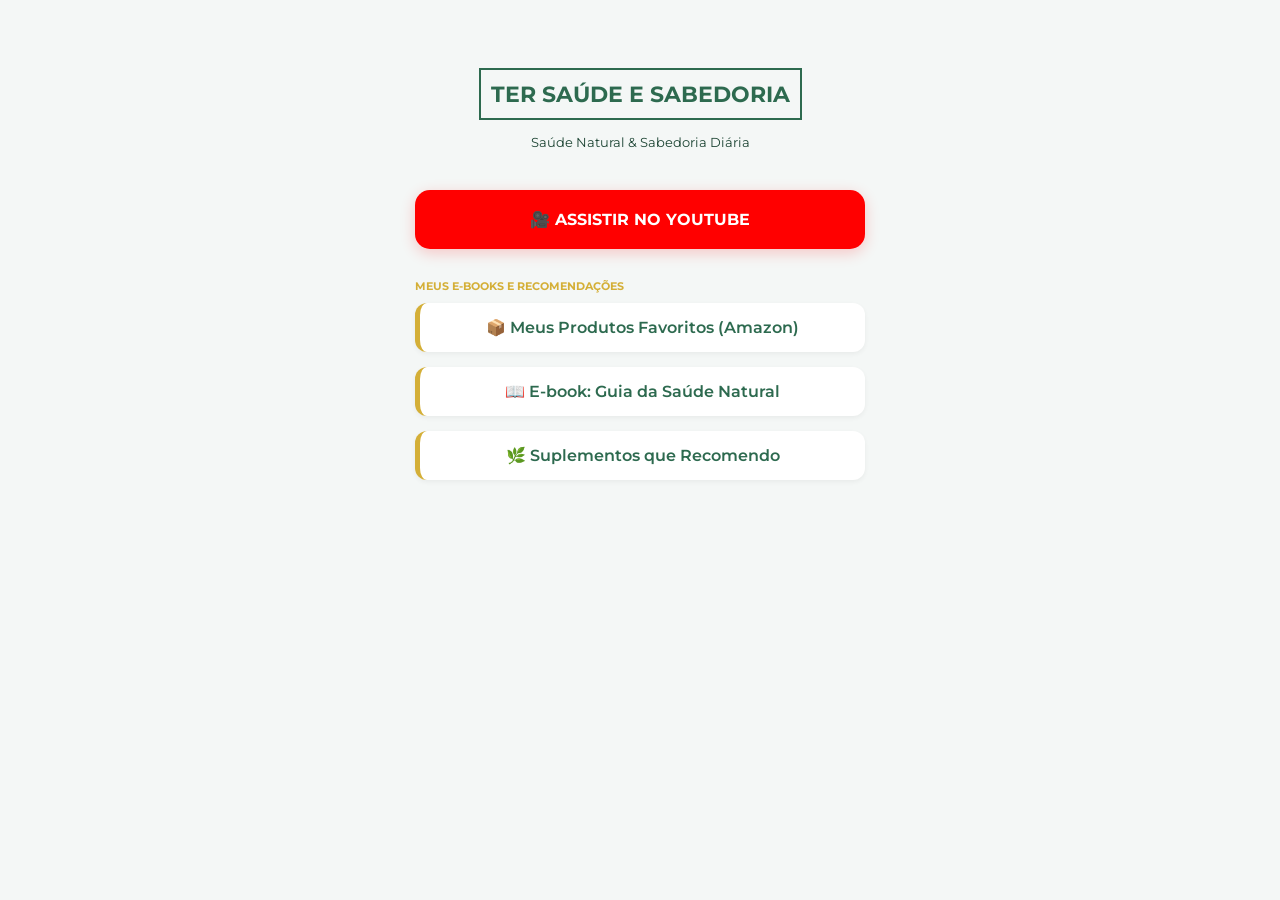
==== index.html @ ef86455c "Add files via upload" ====
<!doctype html>
<html lang="pt-br">
  <head>
    <meta charset="UTF-8" />
    <meta name="viewport" content="width=device-width, initial-scale=1.0" />
    <title>Ter Saúde e Sabedoria | Recomendações</title>
    <link
      href="https://fonts.googleapis.com/css2?family=Montserrat:wght@400;700&display=swap"
      rel="stylesheet"
    />
    <style>
      body {
        background: #f4f7f6;
        font-family: "Montserrat", sans-serif;
        display: flex;
        flex-direction: column;
        align-items: center;
        padding: 20px;
        color: #1b4332;
      }
      .container {
        width: 100%;
        max-width: 450px;
        text-align: center;
      }
      header {
        margin: 40px 0;
      }
      .logo {
        font-weight: 700;
        font-size: 1.4rem;
        color: #2d6a4f;
        border: 2px solid #2d6a4f;
        padding: 10px;
        display: inline-block;
      }

      /* BOTÃO DO YOUTUBE - O GRANDE DESTAQUE */
      .btn-youtube {
        background: #ff0000;
        color: white !important;
        padding: 20px;
        border-radius: 15px;
        text-decoration: none;
        display: flex;
        align-items: center;
        justify-content: center;
        font-weight: 700;
        margin-bottom: 30px;
        transition: 0.3s;
        box-shadow: 0 4px 15px rgba(255, 0, 0, 0.2);
      }
      .btn-youtube:hover {
        transform: scale(1.05);
      }

      .link-card {
        background: white;
        padding: 15px;
        border-radius: 12px;
        text-decoration: none;
        color: #2d6a4f;
        display: block;
        margin-bottom: 15px;
        font-weight: 600;
        box-shadow: 0 2px 5px rgba(0, 0, 0, 0.05);
        transition: 0.3s;
        border-left: 5px solid #d4af37;
      }
      .link-card:hover {
        background: #eef5f2;
      }
    </style>
  </head>
  <body>
    <div class="container">
      <header>
        <div class="logo">TER SAÚDE E SABEDORIA</div>
        <p style="margin-top: 15px; font-size: 0.8rem">
          Saúde Natural & Sabedoria Diária
        </p>
      </header>

      <a
        href="COLE_O_LINK_DO_SEU_CANAL_AQUI"
        target="_blank"
        class="btn-youtube"
      >
        🎥 ASSISTIR NO YOUTUBE
      </a>

      <p
        style="
          text-align: left;
          font-size: 0.7rem;
          font-weight: 700;
          color: #d4af37;
          margin-bottom: 10px;
        "
      >
        MEUS E-BOOKS E RECOMENDAÇÕES
      </p>

      <a href="#" class="link-card">📦 Meus Produtos Favoritos (Amazon)</a>
      <a href="#" class="link-card">📖 E-book: Guia da Saúde Natural</a>
      <a href="#" class="link-card">🌿 Suplementos que Recomendo</a>
    </div>
  </body>
</html>
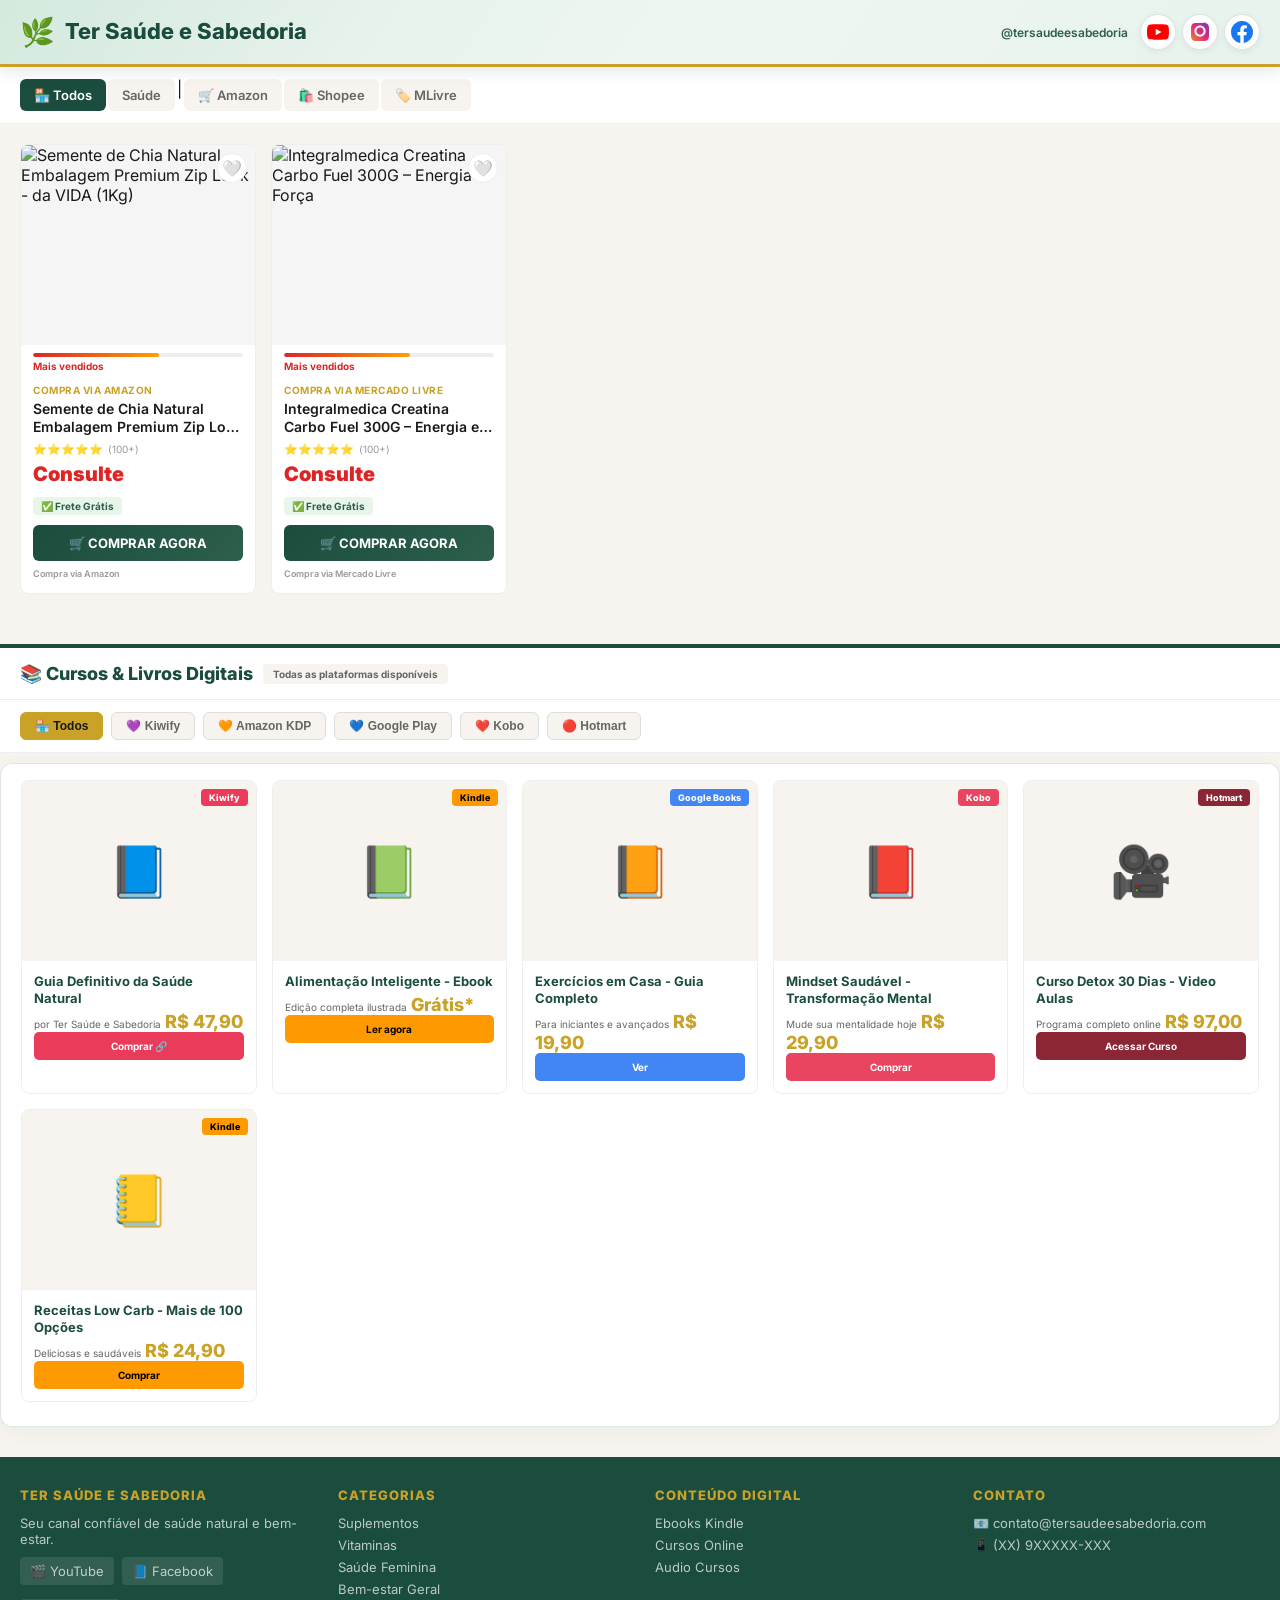
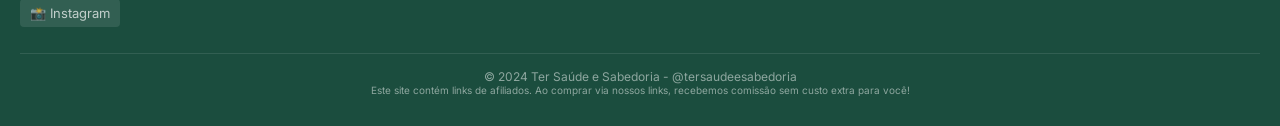
==== commit d56b6c5e: "Rename versao 1 . 5 .html to index.html" ====
--- a/index.html
+++ b/index.html
@@ -1,109 +1,2312 @@
 <!doctype html>
-<html lang="pt-br">
+<!--
+=====================================================================
+SITE: TER SAÚDE E SABEDORIA - VERSÃO MARKETPLACE (Estilo SHEIN)
+=====================================================================
+
+📋 INFORMAÇÕES GERAIS:
+- Criação: HTML + CSS em um só arquivo
+- Foco: Produtos desde o início (sem propagandas grandes!)
+- Cores: Verde Floresta + Dourado
+- Estilo: Inspirado no SHEIN (marketplace moderno)
+
+📌 COMO USAR ESTE ARQUIVO:
+1. Copie TODO o código abaixo
+2. Abra Bloco de Notas (Windows) ou qualquer editor de texto
+3. Cole todo o código
+4. Arquivo → Salvar Como
+5. Nome: index.html ⚠️ Tipo = "Todos os arquivos (*.*)"
+6. Salve na Área de Trabalho
+7. Dê dois cliques para abrir no navegador!
+
+🔗 ONDE COLOCAR OS LINKS DE AFILIADO:
+
+SUBSTITUA OS PLACEHOLDERS ABAIXO PELOS SEUS LINKS DE AFILIADO:
+
+1. AMAZON:
+   - Linha ~1326: href="SEU-LINK-AMAZON-AQUI" /* Cole seu link AMAZON entre as aspas*/
+   - Linha ~1449: href="SEU-LINK-AMAZON-AQUI"  /* Cole seu link AMAZON entre as aspas*/
+2. SHOPEE:
+   - Linha ~1367: href="SEU-LINK-SHOPPE-AQUI" /* Cole seu link SHOPEE entre as aspas*/
+   - Linha ~1408: href="SEU-LINK-SHOPPE-AQUI"   /* Cole seu link SHOPEE entre as aspas*/
+
+3. MERCADO LIVRE:
+   - Linha ~1489: href="SEU-LINK-MERCADOLIVRE-AQUI" /* Cole seu link MERCADO LIVRE entre as aspas*/
+   - Linha ~1530: href="SEU-LINK-MERCADOLIVRE-AQUI" /* Cole seu link MERCADO LIVRE entre as aspas*/
+
+4. KIWIFY (Produtos Digitais):
+   - Linha ~1622: href="LINK-KIWIFY-AQUI"
+
+📝 DICAS PARA PERSONALIZAÇÃO:
+- Mantenha os links de afiliado atualizados
+- Teste todos os links antes de publicar
+- Use ferramentas de encurtamento se necessário
+- Monitore o desempenho dos links
+
+=====================================================================
+-->
+<html lang="pt-BR">
   <head>
     <meta charset="UTF-8" />
     <meta name="viewport" content="width=device-width, initial-scale=1.0" />
-    <title>Ter Saúde e Sabedoria | Recomendações</title>
+    <title>Ter Saúde e Sabedoria | Produtos Selecionados</title>
+
+    <!-- ÍCONE DA ABA -->
     <link
-      href="https://fonts.googleapis.com/css2?family=Montserrat:wght@400;700&display=swap"
+      rel="icon"
+      href="data:image/svg+xml,<svg xmlns=%22http://www.w3.org/2000/svg%22 viewBox=%220 0 100 100%22><text y=%22.9em%22 font-size=%2290%22>🌿</text></svg>"
+    />
+
+    <!-- FONTES DO GOOGLE -->
+    <link
+      href="https://fonts.googleapis.com/css2?family=Inter:wght@300;400;500;600;700;800;900&display=swap"
       rel="stylesheet"
     />
+
     <style>
+      /* ================================================
+          ❗ TODAS AS ESTILIZAÇÕES ESTÃO AQUI!
+          Site completo em um arquivo só!
+          ================================================ */
+
+      * {
+        margin: 0;
+        padding: 0;
+        box-sizing: border-box;
+      }
+
+      /* CORES PRINCIPAIS - Mude aqui se quiser mudar o site todo */
+      :root {
+        --verde-floresta: #1b4d3e;
+        --verde-medio: #2d5f4c;
+        --verde-claro: #4a7c5c;
+        --verde-suave: #e8f3ed;
+
+        --dourado: #c9a227;
+        --dourado-claro: #e0b745;
+        --dourado-escuro: #a68520;
+
+        --vermelho-oferta: #dc2626;
+        --laranja-oferta: #ff9f00;
+        --preto: #1a1a1a;
+        --cinza-texto: #666666;
+        --cinza-claro: #999999;
+        --branco: #ffffff;
+        /* Creme levemente quente: menos “frio” que #fafafa; comum em lojas sem escurecer a página */
+        --fundo: #f7f4ef;
+      }
+
       body {
-        background: #f4f7f6;
-        font-family: "Montserrat", sans-serif;
+        font-family: "Inter", Arial, sans-serif;
+        background: var(--fundo);
+        color: var(--preto);
+        overflow-x: hidden;
+      }
+
+      /* ============================================
+          HEADER / BARRA SUPERIOR
+          Simples, direto, como SHEIN
+          ============================================ */
+      /* Barra inteira colorida (gradiente + faixa dourada embaixo) */
+      .header {
+        background: linear-gradient(
+          125deg,
+          #d4e9dd 0%,
+          var(--verde-suave) 32%,
+          #eef6f1 55%,
+          var(--verde-suave) 100%
+        );
+        padding: 14px 20px;
         display: flex;
-        flex-direction: column;
+        justify-content: space-between;
         align-items: center;
-        padding: 20px;
-        color: #1b4332;
-      }
-      .container {
-        width: 100%;
-        max-width: 450px;
-        text-align: center;
-      }
-      header {
-        margin: 40px 0;
-      }
-      .logo {
-        font-weight: 700;
-        font-size: 1.4rem;
-        color: #2d6a4f;
-        border: 2px solid #2d6a4f;
-        padding: 10px;
-        display: inline-block;
-      }
-
-      /* BOTÃO DO YOUTUBE - O GRANDE DESTAQUE */
-      .btn-youtube {
-        background: #ff0000;
-        color: white !important;
-        padding: 20px;
-        border-radius: 15px;
-        text-decoration: none;
+        position: sticky;
+        top: 0;
+        z-index: 1000;
+        border-bottom: 3px solid var(--dourado);
+        box-shadow: 0 4px 16px rgba(27, 77, 62, 0.12);
+      }
+
+      .header-marca {
+        display: flex;
+        align-items: center;
+        gap: 10px;
+        min-width: 0;
+        flex: 1;
+      }
+
+      .logo-emoji {
+        font-size: 28px;
+        flex-shrink: 0;
+      }
+
+      .logo-texto h1 {
+        font-size: clamp(16px, 3.2vw, 22px);
+        font-weight: 800;
+        color: var(--verde-floresta);
+        line-height: 1.15;
+        margin: 0;
+        text-shadow: 0 1px 0 rgba(255, 255, 255, 0.6);
+      }
+
+      .header-redes-zone {
+        display: flex;
+        align-items: center;
+        gap: 12px;
+        flex-shrink: 0;
+        flex-wrap: wrap;
+        justify-content: flex-end;
+      }
+
+      .header-canal-handle {
+        font-size: 12px;
+        font-weight: 600;
+        color: var(--verde-medio);
+        white-space: nowrap;
+      }
+
+      .header-redes {
+        display: flex;
+        align-items: center;
+        gap: 6px;
+      }
+
+      .header-rede-link {
+        width: 36px;
+        height: 36px;
         display: flex;
         align-items: center;
         justify-content: center;
+        border-radius: 50%;
+        background: rgba(255, 255, 255, 0.92);
+        border: 1px solid rgba(27, 77, 62, 0.15);
+        box-shadow: 0 2px 6px rgba(27, 77, 62, 0.08);
+        text-decoration: none;
+        font-size: 17px;
+        line-height: 1;
+        transition:
+          background 0.2s,
+          border-color 0.2s,
+          transform 0.15s,
+          box-shadow 0.2s;
+      }
+
+      .header-rede-link:hover {
+        background: var(--branco);
+        border-color: var(--verde-floresta);
+        box-shadow: 0 3px 10px rgba(27, 77, 62, 0.15);
+        transform: scale(1.06);
+      }
+
+      .header-rede-link svg {
+        display: block;
+        width: 22px;
+        height: 22px;
+      }
+
+      /* MENU DE CATEGORIAS (faixa abaixo do header) */
+      .menu-categorias-header {
+        display: flex;
+        gap: 2px;
+        overflow-x: auto;
+        padding-bottom: 0;
+      }
+
+      .menu-item {
+        background: var(--fundo);
+        border: none;
+        padding: 8px 14px;
+        font-size: 13px;
+        font-weight: 600;
+        cursor: pointer;
+        white-space: nowrap;
+        border-radius: 6px;
+        transition: all 0.2s;
+        color: var(--cinza-texto);
+        font-family: "Inter", sans-serif;
+        display: inline-flex;
+        align-items: center;
+        justify-content: center;
+        gap: 5px;
+      }
+
+      .menu-item:hover {
+        background: var(--verde-suave);
+        color: var(--verde-floresta);
+      }
+
+      .menu-item.ativo {
+        background: var(--verde-floresta);
+        color: white;
+      }
+
+      /* WhatsApp no header: desligado (sem CSS nem link ativo). */
+
+      /* ============================================
+          BARINHA DE BUSCA SIMPLES
+          ============================================ */
+      .busca-barra {
+        background: white;
+        padding: 12px 20px;
+        border-bottom: 1px solid #eee;
+      }
+
+      .busca-container {
+        max-width: 100%;
+        display: flex;
+        gap: 10px;
+      }
+
+      .select-busca {
+        padding: 10px 12px;
+        border: 1px solid #ddd;
+        border-radius: 6px;
+        font-size: 13px;
+        background: white;
+        cursor: pointer;
+        outline: none;
+        font-family: "Inter", sans-serif;
+        min-width: 120px;
+      }
+
+      .input-busca {
+        flex: 1;
+        padding: 10px 15px;
+        border: 1px solid #ddd;
+        border-radius: 6px;
+        font-size: 14px;
+        outline: none;
+        font-family: "Inter", sans-serif;
+      }
+
+      .input-busca:focus {
+        border-color: var(--verde-floresta);
+      }
+
+      .btn-busca {
+        background: var(--verde-floresta);
+        color: white;
+        border: none;
+        padding: 10px 25px;
+        border-radius: 6px;
         font-weight: 700;
-        margin-bottom: 30px;
-        transition: 0.3s;
-        box-shadow: 0 4px 15px rgba(255, 0, 0, 0.2);
-      }
-      .btn-youtube:hover {
-        transform: scale(1.05);
-      }
-
-      .link-card {
+        font-size: 14px;
+        cursor: pointer;
+      }
+
+      /* ============================================
+          BARRINHA DE DESTAQUES PEQUENO
+          3-4 linhas apenas, sem ocupando tela
+          ============================================ */
+      .barrinha-destaques {
+        background: var(--fundo);
+        padding: 10px 0;
+        border-bottom: 1px solid #eee;
+      }
+
+      .destaque-lista {
+        max-width: 1400px;
+        margin: 0 auto;
+        display: grid;
+        grid-template-columns: repeat(4, 1fr);
+        gap: 15px;
+        padding: 0 20px;
+      }
+
+      .item-destaque {
+        display: flex;
+        align-items: center;
+        gap: 10px;
+        font-size: 13px;
+        color: var(--cinza-texto);
+      }
+
+      .item-destaque .icone {
+        font-size: 18px;
+      }
+
+      .item-destaque .titulo {
+        font-weight: 700;
+        color: var(--verde-floresta);
+        display: block;
+      }
+
+      .item-destaque .desc {
+        font-size: 11px;
+      }
+
+      /* ============================================
+          FAIXA SOBRE A GRADE — mesmo menu de categorias (ícones)
+          ============================================ */
+      .filtros-topo {
         background: white;
-        padding: 15px;
+        padding: 12px 20px;
+        border-bottom: 1px solid #eee;
+      }
+
+      .filtros-linha {
+        max-width: 1400px;
+        margin: 0 auto;
+        display: flex;
+        justify-content: space-between;
+        align-items: center;
+        gap: 15px;
+        flex-wrap: wrap;
+      }
+
+      .filtros-linha-menu {
+        align-items: center;
+        gap: 12px;
+      }
+
+      .filtros-linha-menu .menu-categorias-header {
+        flex: 1;
+        min-width: 0;
+        width: 100%;
+      }
+
+      /* ============================================
+          GRADE DE PRODUTOS - O CORAÇÃO DO SITE!
+          Estilo SHEIN - cards compactos e muitos produtos por linha
+          ============================================ */
+      .grade-produtos-principal {
+        max-width: 1400px;
+        margin: 0 auto;
+        padding: 20px;
+      }
+
+      .produtos-grid {
+        display: grid;
+        grid-template-columns: repeat(auto-fill, minmax(200px, 1fr));
+        gap: 15px;
+      }
+
+      .card-produto {
+        background: white;
+        border-radius: 8px;
+        overflow: hidden;
+        transition: all 0.3s ease;
+        border: 1px solid #eee;
+        position: relative;
+        cursor: pointer;
+      }
+
+      .card-produto:hover {
+        transform: translateY(-5px);
+        box-shadow: 0 10px 25px rgba(0, 0, 0, 0.12);
+        border-color: var(--verde-floresta);
+      }
+
+      /* TAG DE DESCONTO NO CARD */
+      .tag-off {
+        position: absolute;
+        top: 8px;
+        left: 8px;
+        background: var(--vermelho-oferta);
+        color: white;
+        font-size: 11px;
+        font-weight: 800;
+        padding: 3px 8px;
+        border-radius: 4px;
+        z-index: 2;
+      }
+
+      .tag-novo {
+        position: absolute;
+        top: 8px;
+        left: 8px;
+        background: var(--dourado);
+        color: var(--preto);
+        font-size: 11px;
+        font-weight: 800;
+        padding: 3px 8px;
+        border-radius: 4px;
+        z-index: 2;
+      }
+
+      /* BOTAO FAVORITAR */
+      .card-fav {
+        position: absolute;
+        top: 8px;
+        right: 8px;
+        background: white;
+        border: 1px solid #eee;
+        width: 30px;
+        height: 30px;
+        border-radius: 50%;
+        display: flex;
+        align-items: center;
+        justify-content: center;
+        font-size: 16px;
+        cursor: pointer;
+        z-index: 2;
+        transition: all 0.2s;
+      }
+
+      .card-fav:hover {
+        transform: scale(1.2);
+        background: #fff0f0;
+      }
+
+      /* IMAGEM DO PRODUTO */
+      .card-img-area {
+        height: 200px;
+        overflow: hidden;
+        background: #f5f5f5;
+        position: relative;
+      }
+
+      .card-img {
+        width: 100%;
+        height: 100%;
+        object-fit: cover;
+        transition: transform 0.4s;
+      }
+
+      .card-produto:hover .card-img {
+        transform: scale(1.08);
+      }
+
+      /* BARRA DE VENDIDO */
+      .barra-vendido-area {
+        padding: 8px 12px 0;
+      }
+
+      .barra-progresso-pequena {
+        height: 4px;
+        background: #eee;
+        border-radius: 2px;
+        overflow: hidden;
+      }
+
+      .barra-progresso-cheia {
+        height: 100%;
+        background: linear-gradient(
+          90deg,
+          var(--vermelho-oferta),
+          var(--laranja-oferta)
+        );
+        border-radius: 2px;
+      }
+
+      .texto-vendido {
+        font-size: 10px;
+        font-weight: 700;
+        color: var(--vermelho-oferta);
+        display: block;
+        margin-top: 3px;
+      }
+
+      /* INFORMAÇÕES DO PRODUTO */
+      .card-info {
+        padding: 12px;
+      }
+
+      .marca-label {
+        font-size: 10px;
+        color: var(--dourado);
+        font-weight: 700;
+        text-transform: uppercase;
+        letter-spacing: 0.5px;
+        display: block;
+        margin-bottom: 4px;
+      }
+
+      .nome-produto {
+        font-size: 14px;
+        font-weight: 600;
+        color: var(--preto);
+        margin-bottom: 6px;
+        line-height: 1.3;
+        display: -webkit-box;
+        -webkit-line-clamp: 2;
+        line-clamp: 2;
+        -webkit-box-orient: vertical;
+        overflow: hidden;
+      }
+
+      .avaliacao {
+        display: flex;
+        align-items: center;
+        gap: 5px;
+        margin-bottom: 6px;
+      }
+
+      .estrelas-card {
+        color: #ffb400;
+        font-size: 11px;
+      }
+
+      .qtd-avis {
+        font-size: 10px;
+        color: var(--cinza-claro);
+      }
+
+      .preco-container {
+        display: flex;
+        align-items: baseline;
+        gap: 8px;
+        margin-bottom: 8px;
+      }
+
+      .preco-antigo {
+        font-size: 11px;
+        color: var(--cinza-claro);
+        text-decoration: line-through;
+      }
+
+      .preco-atual {
+        font-size: 20px;
+        font-weight: 900;
+        color: var(--vermelho-oferta);
+      }
+
+      .parcelamento {
+        font-size: 10px;
+        color: var(--verde-medio);
+        font-weight: 600;
+        display: block;
+        margin-bottom: 8px;
+      }
+
+      .frete-tag {
+        font-size: 10px;
+        color: var(--verde-medio);
+        font-weight: 700;
+        background: #e8f5e9;
+        padding: 3px 8px;
+        border-radius: 4px;
+        display: inline-block;
+        margin-bottom: 10px;
+      }
+
+      /* BOTÃO COMPRAR DO CARD */
+      .btn-comprar-card {
+        display: block;
+        background: linear-gradient(
+          135deg,
+          var(--verde-floresta),
+          var(--verde-medio)
+        );
+        color: white;
+        text-decoration: none;
+        text-align: center;
+        padding: 10px;
+        border-radius: 6px;
+        font-weight: 700;
+        font-size: 13px;
+        transition: all 0.2s;
+      }
+
+      .btn-comprar-card:hover {
+        filter: brightness(1.15);
+        transform: translateY(-1px);
+        box-shadow: 0 4px 15px rgba(27, 77, 62, 0.4);
+      }
+
+      .platforma-mini {
+        font-size: 9px;
+        color: var(--cinza-claro);
+        text-align: center;
+        margin-top: 6px;
+        font-weight: 600;
+      }
+
+      /* ============================================
+          SEÇÃO CURSOS/LIVROS DIGITAIS
+          Compacta também
+          ============================================ */
+      .secao-digitais {
+        background: linear-gradient(180deg, #e8f2ec 0%, var(--fundo) 48px);
+        margin: 30px 0 0;
+        border-top: 4px solid var(--verde-floresta);
+        box-shadow: inset 0 1px 0 rgba(255, 255, 255, 0.7);
+      }
+
+      .titulo-digitais {
+        max-width: 1400px;
+        margin: 0 auto;
+        padding: 15px 20px;
+        display: flex;
+        align-items: center;
+        gap: 10px;
+        border-bottom: 1px solid #eee;
+        background: var(--branco);
+      }
+
+      .titulo-digitais h2 {
+        font-size: 18px;
+        font-weight: 800;
+        color: var(--verde-floresta);
+      }
+
+      .badge-plataforma-digitais {
+        font-size: 10px;
+        background: var(--fundo);
+        padding: 4px 10px;
+        border-radius: 4px;
+        color: var(--cinza-texto);
+        font-weight: 700;
+      }
+
+      .filtros-plataformas {
+        max-width: 1400px;
+        margin: 0 auto;
+        padding: 12px 20px;
+        display: flex;
+        gap: 8px;
+        flex-wrap: wrap;
+        background: var(--branco);
+        border-bottom: 1px solid #eee;
+      }
+
+      .plat-btn {
+        background: var(--fundo);
+        border: 1px solid #ddd;
+        padding: 6px 14px;
+        border-radius: 6px;
+        font-size: 12px;
+        font-weight: 600;
+        cursor: pointer;
+        transition: all 0.2s;
+        color: var(--cinza-texto);
+      }
+
+      .plat-btn:hover {
+        border-color: var(--dourado);
+        color: var(--dourado);
+      }
+
+      .plat-btn.ativo {
+        background: var(--dourado);
+        color: var(--preto);
+        border-color: var(--dourado);
+      }
+
+      /* Mesmos filtros “Cursos & Livros” abaixo do menu de categorias — só celular */
+      .digitais-atalho-mobile {
+        display: none;
+      }
+
+      @media (max-width: 768px) {
+        .digitais-atalho-mobile {
+          display: block;
+          background: var(--branco);
+          border-bottom: 1px solid #eee;
+        }
+
+        .digitais-atalho-mobile .titulo-digitais {
+          padding-top: 12px;
+          padding-bottom: 8px;
+        }
+
+        .digitais-atalho-mobile .filtros-plataformas {
+          padding-top: 0;
+          padding-bottom: 14px;
+        }
+
+        /* Evita repetir título + botões quando a seção desce na página */
+        .secao-digitais .titulo-digitais,
+        .secao-digitais .filtros-plataformas {
+          display: none;
+        }
+      }
+
+      /* Só no celular: título da seção some; este rótulo separa a galeria dos produtos físicos */
+      .digitais-catalogo-label {
+        display: none;
+        max-width: 1400px;
+        margin: 0 auto;
+        padding: 14px 20px 0;
+        font-size: 12px;
+        font-weight: 700;
+        color: var(--verde-floresta);
+        letter-spacing: 0.02em;
+        text-transform: uppercase;
+      }
+
+      .digitais-catalogo-label span {
+        display: inline-block;
+        padding-bottom: 6px;
+        border-bottom: 2px solid var(--dourado);
+      }
+
+      .grande-digitais {
+        max-width: 1400px;
+        margin: 10px auto 0;
+        padding: 16px 20px 24px;
+        display: grid;
+        grid-template-columns: repeat(auto-fill, minmax(200px, 1fr));
+        gap: 15px;
+        background: var(--branco);
+        border: 1px solid rgba(27, 77, 62, 0.14);
         border-radius: 12px;
+        box-shadow: 0 4px 18px rgba(27, 77, 62, 0.06);
+      }
+
+      .card-digital {
+        background: white;
+        border: 1px solid #eee;
+        border-radius: 8px;
+        overflow: hidden;
+        transition: all 0.3s;
+        position: relative;
+        cursor: pointer;
+      }
+
+      .card-digital:hover {
+        transform: translateY(-3px);
+        box-shadow: 0 8px 20px rgba(0, 0, 0, 0.1);
+        border-color: var(--dourado);
+      }
+
+      .badge-platforma-card {
+        position: absolute;
+        top: 8px;
+        right: 8px;
+        font-size: 9px;
+        font-weight: 800;
+        padding: 3px 8px;
+        border-radius: 4px;
+        z-index: 2;
+        color: white;
+      }
+
+      .bg-kiwify {
+        background: #eb3b5a;
+      }
+      .bg-amazon {
+        background: #ff9900;
+        color: black;
+      }
+      .bg-google {
+        background: #4285f4;
+      }
+      .bg-kobo {
+        background: #e94560;
+      }
+      .bg-hotmart {
+        background: #8b2635;
+      }
+
+      .img-digital {
+        height: 180px;
+        background: var(--fundo);
+        display: flex;
+        align-items: center;
+        justify-content: center;
+      }
+
+      .img-digital span {
+        font-size: 50px;
+      }
+
+      .info-digital {
+        padding: 12px;
+      }
+
+      .titulo-digital {
+        font-size: 13px;
+        font-weight: 700;
+        color: var(--verde-floresta);
+        margin-bottom: 4px;
+        line-height: 1.3;
+      }
+
+      .autor-digital {
+        font-size: 10px;
+        color: var(--cinza-texto);
+        margin-bottom: 6px;
+      }
+
+      .preco-digital {
+        font-size: 18px;
+        font-weight: 800;
+        color: var(--dourado);
+        margin-bottom: 8px;
+      }
+
+      .botoes-digital {
+        display: flex;
+        gap: 5px;
+      }
+
+      .btn-plat {
+        flex: 1;
+        text-align: center;
+        padding: 8px;
+        border-radius: 5px;
+        font-size: 10px;
+        font-weight: 700;
+        color: white;
         text-decoration: none;
-        color: #2d6a4f;
+      }
+
+      .btn-plat.kiwi {
+        background: #eb3b5a;
+      }
+      .btn-plat.amz {
+        background: #ff9900;
+        color: black;
+      }
+      .btn-plat.ggl {
+        background: #4285f4;
+      }
+      .btn-plat.kob {
+        background: #e94560;
+      }
+      .btn-plat.hot {
+        background: #8b2635;
+      }
+
+      /* ============================================
+          RODAPÉ SIMPLES
+          ============================================ */
+      .footer {
+        background: var(--verde-floresta);
+        color: white;
+        padding: 30px 20px;
+        margin-top: 30px;
+      }
+
+      .footer-conteudo {
+        max-width: 1400px;
+        margin: 0 auto;
+        display: grid;
+        grid-template-columns: repeat(4, 1fr);
+        gap: 30px;
+      }
+
+      .footer-col h4 {
+        font-size: 13px;
+        font-weight: 800;
+        text-transform: uppercase;
+        letter-spacing: 1px;
+        margin-bottom: 12px;
+        color: var(--dourado);
+      }
+
+      .footer-col p,
+      .footer-col a {
+        font-size: 13px;
+        color: rgba(255, 255, 255, 0.7);
         display: block;
-        margin-bottom: 15px;
-        font-weight: 600;
-        box-shadow: 0 2px 5px rgba(0, 0, 0, 0.05);
-        transition: 0.3s;
-        border-left: 5px solid #d4af37;
-      }
-      .link-card:hover {
-        background: #eef5f2;
+        margin-bottom: 6px;
+        text-decoration: none;
+      }
+
+      .footer-col a:hover {
+        color: var(--dourado);
+      }
+
+      .social-links {
+        display: flex;
+        gap: 8px;
+        margin-top: 10px;
+        flex-wrap: wrap;
+      }
+
+      .social-btn {
+        background: rgba(255, 255, 255, 0.1);
+        color: white;
+        text-decoration: none;
+        padding: 6px 10px;
+        border-radius: 4px;
+        font-size: 11px;
+      }
+
+      .social-btn:hover {
+        background: var(--dourado);
+        color: var(--verde-floresta);
+      }
+
+      .footer-final {
+        max-width: 1400px;
+        margin: 20px auto 0;
+        padding-top: 15px;
+        border-top: 1px solid rgba(255, 255, 255, 0.1);
+        text-align: center;
+        font-size: 12px;
+        color: rgba(255, 255, 255, 0.5);
+      }
+
+      /* Botão WhatsApp flutuante: desligado (sem @keyframes pulsar). */
+
+      /* ============================================
+          RESPONSIVIDADE - CELULAR
+          ============================================ */
+      @media (max-width: 768px) {
+        .header {
+          flex-wrap: wrap;
+          gap: 12px;
+        }
+
+        .header-marca {
+          flex: 1 1 auto;
+          min-width: min(100%, 200px);
+        }
+
+        .header-redes-zone {
+          flex: 1 1 100%;
+          justify-content: flex-start;
+        }
+
+        .busca-container {
+          flex-direction: column;
+        }
+
+        .select-busca {
+          width: 100%;
+          min-width: auto;
+        }
+
+        .filtros-linha {
+          flex-direction: column;
+          align-items: stretch;
+        }
+
+        .filtros-linha-menu {
+          flex-direction: column;
+          align-items: stretch;
+        }
+
+        /* Menu de categorias em 2 linhas (sem rolagem horizontal) */
+        .menu-categorias-header {
+          display: grid;
+          grid-template-columns: repeat(4, minmax(0, 1fr));
+          gap: 6px;
+          overflow-x: visible;
+          width: 100%;
+        }
+
+        .menu-item {
+          display: flex;
+          align-items: center;
+          justify-content: center;
+          gap: 4px;
+          flex-wrap: nowrap;
+          white-space: nowrap;
+          text-align: center;
+          padding: 8px 4px;
+          font-size: 11px;
+          line-height: 1.2;
+          justify-self: stretch;
+          min-width: 0;
+        }
+
+        .produtos-grid {
+          grid-template-columns: repeat(2, 1fr);
+          gap: 8px;
+        }
+
+        .grande-digitais {
+          grid-template-columns: repeat(2, minmax(0, 1fr));
+          gap: 10px;
+          padding: 12px 14px 20px;
+          margin-left: 12px;
+          margin-right: 12px;
+        }
+
+        .digitais-catalogo-label {
+          display: block;
+          padding-left: 16px;
+          padding-right: 16px;
+        }
+
+        .img-digital {
+          height: 130px;
+        }
+
+        .img-digital span {
+          font-size: 36px;
+        }
+
+        .info-digital {
+          padding: 10px;
+        }
+
+        .titulo-digital {
+          font-size: 12px;
+        }
+
+        .preco-digital {
+          font-size: 15px;
+        }
+
+        .btn-plat {
+          padding: 7px 4px;
+          font-size: 9px;
+        }
+
+        .destaque-lista {
+          grid-template-columns: repeat(2, 1fr);
+        }
+
+        .footer-conteudo {
+          grid-template-columns: repeat(2, 1fr);
+        }
+      }
+
+      @media (max-width: 480px) {
+        .produtos-grid {
+          grid-template-columns: repeat(2, 1fr);
+        }
+
+        .grande-digitais {
+          grid-template-columns: repeat(2, minmax(0, 1fr));
+          gap: 8px;
+          padding: 10px 10px 18px;
+          margin-left: 8px;
+          margin-right: 8px;
+        }
+
+        .destaque-lista {
+          grid-template-columns: 1fr;
+        }
+
+        .footer-conteudo {
+          grid-template-columns: 1fr;
+        }
       }
     </style>
   </head>
+
   <body>
-    <div class="container">
-      <header>
-        <div class="logo">TER SAÚDE E SABEDORIA</div>
-        <p style="margin-top: 15px; font-size: 0.8rem">
-          Saúde Natural & Sabedoria Diária
+    <!-- ============================================
+    HEADER PRINCIPAL - SIMPLIFICADO COMO SHEIN
+    ============================================ -->
+    <header class="header">
+      <div class="header-marca">
+        <span class="logo-emoji" aria-hidden="true">🌿</span>
+        <div class="logo-texto">
+          <h1>Ter Saúde e Sabedoria</h1>
+        </div>
+      </div>
+      <div class="header-redes-zone">
+        <span class="header-canal-handle">@tersaudeesabedoria</span>
+        <nav
+          class="header-redes"
+          aria-label="Redes sociais do canal @tersaudeesabedoria"
+        >
+          <a
+            class="header-rede-link"
+            href="https://youtube.com/@tersaudeesabedoria"
+            target="_blank"
+            rel="noopener noreferrer"
+            title="YouTube — @tersaudeesabedoria"
+            aria-label="YouTube Ter Saúde e Sabedoria (@tersaudeesabedoria)"
+            ><svg viewBox="0 0 24 24" aria-hidden="true" focusable="false">
+              <path
+                fill="#FF0000"
+                d="M23.498 6.186a3.016 3.016 0 0 0-2.122-2.136C19.505 3.545 12 3.545 12 3.545s-7.505 0-9.377.505A3.017 3.017 0 0 0 .502 6.186C0 8.07 0 12 0 12s0 3.93.502 5.814a3.016 3.016 0 0 0 2.122 2.136c1.871.505 9.376.505 9.376.505s7.505 0 9.377-.505a3.015 3.015 0 0 0 2.122-2.136C24 15.93 24 12 24 12s0-3.93-.502-5.814z"
+              />
+              <path
+                fill="#fff"
+                d="M9.545 15.568V8.432L15.818 12l-6.273 3.568z"
+              /></svg
+          ></a>
+          <a
+            class="header-rede-link"
+            href="https://www.instagram.com/tersaudeesabedoria/"
+            target="_blank"
+            rel="noopener noreferrer"
+            title="Instagram — @tersaudeesabedoria"
+            aria-label="Instagram Ter Saúde e Sabedoria (@tersaudeesabedoria)"
+            ><svg viewBox="0 0 24 24" aria-hidden="true" focusable="false">
+              <defs>
+                <linearGradient
+                  id="ig-grad-header"
+                  x1="0%"
+                  y1="100%"
+                  x2="100%"
+                  y2="0%"
+                >
+                  <stop offset="0%" stop-color="#f58529" />
+                  <stop offset="50%" stop-color="#dd2a7b" />
+                  <stop offset="100%" stop-color="#8134af" />
+                </linearGradient>
+              </defs>
+              <path
+                fill="url(#ig-grad-header)"
+                d="M12 2.163c3.204 0 3.584.012 4.85.07 3.252.148 4.771 1.691 4.919 4.919.058 1.265.069 1.645.069 4.849 0 3.205-.012 3.584-.069 4.849-.149 3.225-1.664 4.771-4.919 4.919-1.266.058-1.644.07-4.85.07-3.204 0-3.584-.012-4.849-.07-3.26-.149-4.771-1.699-4.919-4.92-.058-1.265-.07-1.644-.07-4.849 0-3.204.013-3.583.07-4.849.149-3.227 1.664-4.771 4.919-4.919 1.266-.057 1.645-.069 4.849-.069zM12 4.846c-3.403 0-6.162 2.759-6.162 6.162s2.759 6.163 6.162 6.163 6.162-2.759 6.162-6.163c0-3.403-2.759-6.162-6.162-6.162zm0 10.162c-2.209 0-4-1.79-4-4 0-2.209 1.791-4 4-4s4 1.791 4 4c0 2.21-1.791 4-4 4zm6.406-11.845a1.44 1.44 0 1 1-2.881 0 1.44 1.44 0 0 1 2.881 0z"
+              /></svg
+          ></a>
+          <a
+            class="header-rede-link"
+            href="https://www.facebook.com/tersaudeesabedoria"
+            target="_blank"
+            rel="noopener noreferrer"
+            title="Facebook — Ter Saúde e Sabedoria"
+            aria-label="Facebook Ter Saúde e Sabedoria"
+            ><svg viewBox="0 0 24 24" aria-hidden="true" focusable="false">
+              <path
+                fill="#1877F2"
+                d="M24 12.073C24 5.405 18.627 0 12 0S0 5.405 0 12.073c0 5.996 4.388 10.981 10.125 11.927v-8.43H7.078v-3.497h3.047V9.413c0-3.006 1.792-4.669 4.533-4.669 1.312 0 2.686.235 2.686.235v2.953H15.83c-1.491 0-1.956.925-1.956 1.874v2.25h3.328l-.532 3.497h-2.796v8.43C19.612 23.054 24 18.07 24 12.073z"
+              /></svg
+          ></a>
+        </nav>
+      </div>
+    </header>
+
+    <!-- ============================================
+    BARRINHA DE DESTAQUES MINIMALISTA (desligada — apague este comentário para voltar a exibir)
+    ============================================ -->
+    <!--
+     <div class="barrinha-destaques">
+       <div class="destaque-lista">
+         <div class="item-destaque">
+           <span class="icone">🔍</span>
+           <div>
+             <span class="titulo">Verificados</span>
+             <span class="desc">Produtos analisados</span>
+           </div>
+         </div>
+ 
+         <div class="item-destaque">
+           <span class="icone">💰</span>
+           <div>
+             <span class="titulo">Melhores Preços</span>
+             <span class="desc">Comparação garantida</span>
+           </div>
+         </div>
+ 
+         <div class="item-destaque">
+           <span class="icone">🚚</span>
+           <div>
+             <span class="titulo">Frete Grátis</span>
+             <span class="desc">Em várias lojas</span>
+           </div>
+         </div>
+ 
+         <div class="item-destaque">
+           <span class="icone">🌟</span>
+           <div>
+             <span class="titulo">Ofertas Diárias</span>
+             <span class="desc">Atualizadas sempre</span>
+           </div>
+         </div>
+       </div>
+     </div>
+     -->
+
+    <!-- MENU DE CATEGORIAS LATERAIS (faixa acima da grade — ícones) -->
+    <div class="filtros-topo">
+      <div class="filtros-linha filtros-linha-menu">
+        <nav
+          class="menu-categorias-header"
+          aria-label="Categorias dos produtos"
+          id="categoria-menu"
+        >
+          <button
+            type="button"
+            class="menu-item ativo"
+            data-cat="todos"
+            onclick="filtrarProdutos('todos')"
+          >
+            🏪 Todos
+          </button>
+
+          <!-- Categorias serão adicionadas automaticamente a partir da planilha -->
+
+          <!-- FILTROS POR PLATAFORMA -->
+          <span class="separador-plataformas">|</span>
+          <button
+            type="button"
+            class="menu-item filtro-plataforma"
+            data-plat="amazon"
+            onclick="filtrarPorPlataforma('amazon')"
+            title="Produtos Amazon"
+          >
+            🛒 Amazon
+          </button>
+          <button
+            type="button"
+            class="menu-item filtro-plataforma"
+            data-plat="shopee"
+            onclick="filtrarPorPlataforma('shopee')"
+            title="Produtos Shopee"
+          >
+            🛍️ Shopee
+          </button>
+          <button
+            type="button"
+            class="menu-item filtro-plataforma"
+            data-plat="mercadolivre"
+            onclick="filtrarPorPlataforma('mercadolivre')"
+            title="Produtos Mercado Livre"
+          >
+            🏷️ MLivre
+          </button>
+        </nav>
+      </div>
+    </div>
+
+    <!-- Atalho mobile: mesma barra da seção digitais, perto do topo (desktop: oculto) -->
+    <div class="digitais-atalho-mobile">
+      <div class="titulo-digitais">
+        <h2>📚 Cursos & Livros Digitais</h2>
+        <span class="badge-plataforma-digitais"></span>
+      </div>
+      <div class="filtros-plataformas">
+        <button
+          type="button"
+          class="plat-btn ativo"
+          data-plat="todos"
+          onclick="filtrarDigital('todos')"
+        >
+          🏪 Todos
+        </button>
+        <button
+          type="button"
+          class="plat-btn"
+          data-plat="kiwify"
+          onclick="filtrarDigital('kiwify')"
+        >
+          💜 Kiwify
+        </button>
+        <button
+          type="button"
+          class="plat-btn"
+          data-plat="amazon"
+          onclick="filtrarDigital('amazon')"
+        >
+          🧡 Amazon KDP
+        </button>
+        <button
+          type="button"
+          class="plat-btn"
+          data-plat="google"
+          onclick="filtrarDigital('google')"
+        >
+          💙 Google Play
+        </button>
+        <button
+          type="button"
+          class="plat-btn"
+          data-plat="kobo"
+          onclick="filtrarDigital('kobo')"
+        >
+          ❤️ Kobo
+        </button>
+        <button
+          type="button"
+          class="plat-btn"
+          data-plat="hotmart"
+          onclick="filtrarDigital('hotmart')"
+        >
+          🔴 Hotmart
+        </button>
+      </div>
+    </div>
+
+    <!-- ============================================
+    GRADE PRINCIPAL DE PRODUTOS - ÁREA DE VENDAS!
+    ============================================ -->
+    <main class="grade-produtos-principal">
+      <div class="produtos-grid" id="grade-principal">
+        <p
+          id="produtos-carregando"
+          style="
+            grid-column: 1 / -1;
+            padding: 24px 16px;
+            text-align: center;
+            color: var(--verde-medio);
+            font-weight: 700;
+          "
+        >
+          Carregando produtos da planilha... Se o site estiver em arquivo local,
+          configure um servidor HTTP ou use a exportação como CSV do Google
+          Sheets.
         </p>
-      </header>
-
-      <a
-        href="COLE_O_LINK_DO_SEU_CANAL_AQUI"
-        target="_blank"
-        class="btn-youtube"
-      >
-        🎥 ASSISTIR NO YOUTUBE
-      </a>
-
-      <p
-        style="
-          text-align: left;
-          font-size: 0.7rem;
-          font-weight: 700;
-          color: #d4af37;
-          margin-bottom: 10px;
-        "
-      >
-        MEUS E-BOOKS E RECOMENDAÇÕES
+      </div>
+      <!-- FIM GRADE PRINCIPAL -->
+    </main>
+
+    <!-- ============================================
+    SEÇÃO CURSOS & LIVROS DIGITAIS
+    Todas as plataformas solicitadas
+    ============================================ -->
+    <section class="secao-digitais">
+      <div class="titulo-digitais">
+        <h2>📚 Cursos & Livros Digitais</h2>
+        <span class="badge-plataforma-digitais"
+          >Todas as plataformas disponíveis</span
+        >
+      </div>
+
+      <!-- FILTROS DAS PLATAFORMAS (no celular estes ficam ocultos — use o atalho acima do grid) -->
+      <div class="filtros-plataformas">
+        <button
+          type="button"
+          class="plat-btn ativo"
+          data-plat="todos"
+          onclick="filtrarDigital('todos')"
+        >
+          🏪 Todos
+        </button>
+        <button
+          type="button"
+          class="plat-btn"
+          data-plat="kiwify"
+          onclick="filtrarDigital('kiwify')"
+        >
+          💜 Kiwify
+        </button>
+        <button
+          type="button"
+          class="plat-btn"
+          data-plat="amazon"
+          onclick="filtrarDigital('amazon')"
+        >
+          🧡 Amazon KDP
+        </button>
+        <button
+          type="button"
+          class="plat-btn"
+          data-plat="google"
+          onclick="filtrarDigital('google')"
+        >
+          💙 Google Play
+        </button>
+        <button
+          type="button"
+          class="plat-btn"
+          data-plat="kobo"
+          onclick="filtrarDigital('kobo')"
+        >
+          ❤️ Kobo
+        </button>
+        <button
+          type="button"
+          class="plat-btn"
+          data-plat="hotmart"
+          onclick="filtrarDigital('hotmart')"
+        >
+          🔴 Hotmart
+        </button>
+      </div>
+
+      <p class="digitais-catalogo-label">
+        <span>Galeria — ebooks &amp; cursos</span>
       </p>
 
-      <a href="#" class="link-card">📦 Meus Produtos Favoritos (Amazon)</a>
-      <a href="#" class="link-card">📖 E-book: Guia da Saúde Natural</a>
-      <a href="#" class="link-card">🌿 Suplementos que Recomendo</a>
-    </div>
+      <div class="grande-digitais" id="grade-digitais">
+        <!-- CURSO/LIVRO 1 - KIWIFY -->
+        <div class="card-digital" data-plat="kiwify">
+          <span class="badge-platforma-card bg-kiwify">Kiwify</span>
+          <div class="img-digital"><span>📘</span></div>
+          <div class="info-digital">
+            <h3 class="titulo-digital">Guia Definitivo da Saúde Natural</h3>
+            <span class="autor-digital">por Ter Saúde e Sabedoria</span>
+            <span class="preco-digital">R$ 47,90</span>
+            <div class="botoes-digital">
+              <a href="LINK-KIWIFY-AQUI" target="_blank" class="btn-plat kiwi"
+                >Comprar 🔗</a
+              >
+            </div>
+          </div>
+        </div>
+
+        <!-- LIVRO 2 - AMAZON KDP -->
+        <div class="card-digital" data-plat="amazon">
+          <span class="badge-platforma-card bg-amazon">Kindle</span>
+          <div class="img-digital"><span>📗</span></div>
+          <div class="info-digital">
+            <h3 class="titulo-digital">Alimentação Inteligente - Ebook</h3>
+            <span class="autor-digital">Edição completa ilustrada</span>
+            <span class="preco-digital">Grátis*</span>
+            <div class="botoes-digital">
+              <a
+                href="LINK-AMAZON-KDP-AQUI"
+                target="_blank"
+                class="btn-plat amz"
+                >Ler agora</a
+              >
+            </div>
+          </div>
+        </div>
+
+        <!-- LIVRO 3 - GOOGLE PLAY -->
+        <div class="card-digital" data-plat="google">
+          <span class="badge-platforma-card bg-google">Google Books</span>
+          <div class="img-digital"><span>📙</span></div>
+          <div class="info-digital">
+            <h3 class="titulo-digital">Exercícios em Casa - Guia Completo</h3>
+            <span class="autor-digital">Para iniciantes e avançados</span>
+            <span class="preco-digital">R$ 19,90</span>
+            <div class="botoes-digital">
+              <a
+                href="LINK-GOOGLE-PLAY-AQUI"
+                target="_blank"
+                class="btn-plat ggl"
+                >Ver</a
+              >
+            </div>
+          </div>
+        </div>
+
+        <!-- LIVRO 4 - KOBO -->
+        <div class="card-digital" data-plat="kobo">
+          <span class="badge-platforma-card bg-kobo">Kobo</span>
+          <div class="img-digital"><span>📕</span></div>
+          <div class="info-digital">
+            <h3 class="titulo-digital">
+              Mindset Saudável - Transformação Mental
+            </h3>
+            <span class="autor-digital">Mude sua mentalidade hoje</span>
+            <span class="preco-digital">R$ 29,90</span>
+            <div class="botoes-digital">
+              <a href="LINK-KOBO-AQUI" target="_blank" class="btn-plat kob"
+                >Comprar</a
+              >
+            </div>
+          </div>
+        </div>
+
+        <!-- CURSO 5 - HOTMART -->
+        <div class="card-digital" data-plat="hotmart">
+          <span class="badge-platforma-card bg-hotmart">Hotmart</span>
+          <div class="img-digital"><span>🎥</span></div>
+          <div class="info-digital">
+            <h3 class="titulo-digital">Curso Detox 30 Dias - Video Aulas</h3>
+            <span class="autor-digital">Programa completo online</span>
+            <span class="preco-digital">R$ 97,00</span>
+            <div class="botoes-digital">
+              <a href="LINK-HOTMART-AQUI" target="_blank" class="btn-plat hot"
+                >Acessar Curso</a
+              >
+            </div>
+          </div>
+        </div>
+
+        <!-- LIVRO 6 - AMAZON KDP (segundo) -->
+        <div class="card-digital" data-plat="amazon">
+          <span class="badge-platforma-card bg-amazon">Kindle</span>
+          <div class="img-digital"><span>📒</span></div>
+          <div class="info-digital">
+            <h3 class="titulo-digital">
+              Receitas Low Carb - Mais de 100 Opções
+            </h3>
+            <span class="autor-digital">Deliciosas e saudáveis</span>
+            <span class="preco-digital">R$ 24,90</span>
+            <div class="botoes-digital">
+              <a
+                href="LINK-AMAZON-KDP-2-AQUI"
+                target="_blank"
+                class="btn-plat amz"
+                >Comprar</a
+              >
+            </div>
+          </div>
+        </div>
+      </div>
+    </section>
+
+    <!-- ============================================
+    RODAPÉ SIMPLES
+    ============================================ -->
+    <footer class="footer">
+      <div class="footer-conteudo">
+        <div class="footer-col">
+          <h4>Ter Saúde e Sabedoria</h4>
+          <p>Seu canal confiável de saúde natural e bem-estar.</p>
+          <div class="social-links">
+            <a
+              href="https://youtube.com/@tersaudeesabedoria"
+              target="_blank"
+              class="social-btn"
+              >🎬 YouTube</a
+            >
+            <a href="#" class="social-btn">📘 Facebook</a>
+            <a href="#" class="social-btn">📸 Instagram</a>
+          </div>
+        </div>
+
+        <div class="footer-col">
+          <h4>Categorias</h4>
+          <a href="#">Suplementos</a>
+          <a href="#">Vitaminas</a>
+          <a href="#">Saúde Feminina</a>
+          <a href="#">Bem-estar Geral</a>
+        </div>
+
+        <div class="footer-col">
+          <h4>Conteúdo Digital</h4>
+          <a href="#">Ebooks Kindle</a>
+          <a href="#">Cursos Online</a>
+          <a href="#">Audio Cursos</a>
+        </div>
+
+        <div class="footer-col">
+          <h4>Contato</h4>
+          <p>📧 contato@tersaudeesabedoria.com</p>
+          <p>📱 (XX) 9XXXXX-XXX</p>
+        </div>
+      </div>
+
+      <div class="footer-final">
+        <p>© 2024 Ter Saúde e Sabedoria - @tersaudeesabedoria</p>
+        <p style="font-size: 10px">
+          Este site contém links de afiliados. Ao comprar via nossos links,
+          recebemos comissão sem custo extra para você!
+        </p>
+      </div>
+    </footer>
+
+    <!-- WhatsApp flutuante: desligado
+     <a href="https://wa.me/55SEUNUMERO" target="_blank" class="whatsapp-flutuante">💬 <span>Fale comigo</span></a>
+     -->
+
+    <!-- ============================================
+    JAVASCRIPT - FUNCIONALIDADES
+    ============================================ -->
+    <script>
+      // Substitua YOUR_SHEET_ID pelo ID da planilha que você publicar no Google Sheets.
+      // O site carrega dados de múltiplas abas de plataforma (Amazon, Mercado Livre, etc)
+      const SHEET_ID = "1_q-q_pin_Uj2RSEa2FIKCvsuKoF80WLcMHtoyKn4qVA";
+
+      // Plataformas com seus IDs (gid) para evitar problemas com emojis
+      const PLATFORMS = {
+        amazon: { name: "Amazon", gid: 5 },
+        mercadolivre: { name: "Merc.Livre", gid: 6 },
+        shopee: { name: "Shopee", gid: 7 },
+        aliexpress: { name: "AliExpress", gid: 8 },
+        hotmart: { name: "Hotmart", gid: 9 },
+        eduzz: { name: "Eduzz", gid: 10 },
+        kiwify: { name: "Kiwify", gid: 11 },
+        monetizze: { name: "Monetizze", gid: 12 },
+        kdp: { name: "KDP", gid: 13 },
+        google: { name: "Google Play", gid: 14 },
+        kobo: { name: "Kobo", gid: 15 },
+      };
+
+      function buildSheetUrl(platformKey) {
+        const plat = PLATFORMS[platformKey];
+        if (!plat) return null;
+        // Tentar método de publicação como página web
+        return `https://docs.google.com/spreadsheets/d/${SHEET_ID}/pub?output=csv&gid=${plat.gid}`;
+      }
+      const PRODUCT_GRID = document.getElementById("grade-principal");
+      const PRODUCT_LOADING = document.getElementById("produtos-carregando");
+
+      // Estado dos filtros atuais
+      let currentCategoryFilter = "todos";
+      let currentPlatformFilter = "todos";
+      let currentDigitalFilter = "todos";
+      const CATEGORY_MENU = document.getElementById("categoria-menu");
+      const CATEGORY_LABELS = {
+        todos: "🏪 Todos",
+        saude: "💊 Saúde",
+        beleza: "💄 Beleza",
+        fitness: "⚽ Fitness",
+        casa: "🏠 Casa",
+        alimentos: "🥗 Alimentos",
+        livros: "📚 Livros",
+        outros: "🧩 Outros",
+      };
+      const PLATFORM_INFO = {
+        amazon: { label: "Compra via Amazon", className: "amazon" },
+        shopee: { label: "Compra via Shopee", className: "shopee" },
+        mercadolivre: {
+          label: "Compra via Mercado Livre",
+          className: "mercadolivre",
+        },
+        aliexpress: { label: "Compra via AliExpress", className: "aliexpress" },
+        hotmart: { label: "Compra via Hotmart", className: "hotmart" },
+        kiwify: { label: "Compra via Kiwify", className: "kiwify" },
+        google: { label: "Compra via Google Play", className: "google" },
+        kdp: { label: "Compra via Amazon KDP", className: "amazon" },
+        kobo: { label: "Compra via Kobo", className: "kobo" },
+        eduzz: { label: "Compra via Eduzz", className: "eduzz" },
+        monetizze: { label: "Compra via Monetizze", className: "monetizze" },
+      };
+
+      window.addEventListener("DOMContentLoaded", () => {
+        loadProductsFromSheet();
+      });
+
+      async function loadProductsFromSheet() {
+        console.log("Iniciando carregamento de produtos...");
+        try {
+          const products = await fetchSheetData();
+          console.log("Produtos carregados:", products);
+          const items = products.length ? products : fallbackProducts();
+          console.log("Itens finais para renderizar:", items);
+          renderProducts(items);
+          renderCategoryMenu(items);
+        } catch (error) {
+          console.warn("Não foi possível carregar a planilha:", error);
+          const items = fallbackProducts();
+          renderProducts(items);
+          renderCategoryMenu(items);
+        }
+      }
+
+      async function fetchSheetData() {
+        if (window.location.protocol === "file:") {
+          throw new Error(
+            "Use um servidor HTTP para carregar a planilha ou exporte para um arquivo JSON/CSV disponível via URL.",
+          );
+        }
+
+        const allProducts = [];
+
+        // Carrega de cada plataforma
+        for (const platformKey of Object.keys(PLATFORMS)) {
+          try {
+            const url = buildSheetUrl(platformKey);
+            if (!url) continue;
+
+            const response = await fetch(url);
+            if (!response.ok) continue;
+
+            const text = await response.text();
+            const platformProducts = parseSheetCsv(text, platformKey);
+            allProducts.push(...platformProducts);
+          } catch (err) {
+            console.log(`Aviso: não conseguiu carregar ${platformKey}`);
+          }
+        }
+
+        // Se não conseguiu carregar nenhum produto, retorna produtos de exemplo
+        if (allProducts.length === 0) {
+          console.log("Nenhum produto carregado da planilha, usando exemplos");
+          const examples = getExampleProducts();
+          console.log("Produtos de exemplo:", examples);
+          return examples;
+        }
+
+        return allProducts;
+      }
+
+      function getExampleProducts() {
+        return [
+          {
+            id: "AMZ-0001",
+            name: "Semente de Chia Natural Embalagem Premium Zip Lock - da VIDA (1Kg)",
+            category: "saude",
+            categoryLabel: "Saúde",
+            price: "",
+            priceOld: "",
+            bestPlatform: "amazon",
+            link: "https://amzn.to/3OJvixx",
+            platformLabel: "Compra via Amazon",
+            status: "ativo",
+            badge: "",
+            image:
+              "https://via.placeholder.com/250x250/2d5f4c/ffffff?text=Semente+de+Chia",
+            soldText: "",
+            shippingTag: "✅ Frete Grátis",
+          },
+          {
+            id: "ML-0001",
+            name: "Integralmedica Creatina Carbo Fuel 300G – Energia e Força",
+            category: "saude",
+            categoryLabel: "Saúde",
+            price: "",
+            priceOld: "",
+            bestPlatform: "mercadolivre",
+            link: "https://meli.la/2KUDXm9",
+            platformLabel: "Compra via Mercado Livre",
+            status: "ativo",
+            badge: "",
+            image:
+              "https://via.placeholder.com/250x250/2d5f4c/ffffff?text=Creatina+Carbo+Fuel",
+            soldText: "",
+            shippingTag: "✅ Frete Grátis",
+          },
+        ];
+      }
+
+      function parseSheetCsv(csvText, platformKey) {
+        const rows = csvText
+          .trim()
+          .split(/\r?\n/)
+          .map((line) => parseCsvLine(line));
+
+        rows.forEach((row, rowIndex) => {
+          const normalizedText = row.map((cell) =>
+            String(cell || "")
+              .trim()
+              .toLowerCase(),
+          );
+
+          // Procura por headers: pode ser "produto base id" ou "produto"
+          const hasProductCol = normalizedText.some(
+            (cell) => cell.includes("produto") || cell.includes("id"),
+          );
+          const hasLinkCol = normalizedText.some(
+            (cell) => cell.includes("link") && !cell.includes("status"),
+          );
+          const isHeaderRow = hasProductCol && hasLinkCol && !headerRowFound;
+
+          if (isHeaderRow) {
+            headers = row.map((cell) => String(cell || "").trim());
+            headerRowFound = true;
+            return;
+          }
+
+          if (!headerRowFound || !headers.length) {
+            return;
+          }
+
+          // Pula linhas vazias
+          if (!row.some((cell) => String(cell || "").trim())) {
+            return;
+          }
+
+          const item = {};
+          headers.forEach((header, index) => {
+            if (header) {
+              item[header] = String(row[index] || "").trim();
+            }
+          });
+
+          const normalized = normalizeProductRow(item, platformKey);
+          if (normalized) {
+            products.push(normalized);
+          }
+        });
+
+        return dedupeProducts(products);
+      }
+
+      function dedupeProducts(products) {
+        const deduped = new Map();
+        products.forEach((product) => {
+          const key = String(product.id || product.name || product.link || "")
+            .trim()
+            .toLowerCase();
+          if (!key) {
+            return;
+          }
+
+          const existing = deduped.get(key);
+          if (!existing) {
+            deduped.set(key, product);
+            return;
+          }
+
+          if (existing.status !== "ativo" && product.status === "ativo") {
+            deduped.set(key, product);
+            return;
+          }
+
+          if (existing.status === "ativo" && product.status !== "ativo") {
+            return;
+          }
+
+          // keep the first candidate when both have same status
+        });
+        return Array.from(deduped.values());
+      }
+
+      function parseCsvLine(line) {
+        const values = [];
+        let current = "";
+        let quoted = false;
+        for (let i = 0; i < line.length; i += 1) {
+          const char = line[i];
+          if (char === '"') {
+            if (quoted && line[i + 1] === '"') {
+              current += '"';
+              i += 1;
+            } else {
+              quoted = !quoted;
+            }
+          } else if (char === "," && !quoted) {
+            values.push(current);
+            current = "";
+          } else {
+            current += char;
+          }
+        }
+        values.push(current);
+        return values;
+      }
+
+      function normalizeProductRow(row, platformKey) {
+        const normalizeKey = (value) =>
+          String(value || "")
+            .toLowerCase()
+            .replace(/[\s\.\-_\/]+/g, "")
+            .replace(/ç/g, "c");
+
+        const normalizedRow = {};
+        Object.keys(row).forEach((key) => {
+          if (!key) return;
+          normalizedRow[String(key).trim().toLowerCase()] = String(
+            row[key] || "",
+          ).trim();
+        });
+
+        const get = (...names) => {
+          for (const name of names) {
+            const value = normalizedRow[name.toLowerCase()];
+            if (value) {
+              return value;
+            }
+          }
+          return "";
+        };
+
+        const rawCategory = get(
+          "categoria",
+          "categoria/tipo",
+          "categoria/ tipo",
+        );
+        const category = normalizeCategory(rawCategory);
+        const rawPlatform = normalizeKey(
+          get("plataforma", "platforma", "platform"),
+        );
+        const bestPlatform = normalizeKey(
+          get("melhor plataforma", "melhor plataforma"),
+        );
+
+        const platformLinks = {
+          amazon: get("link amazon"),
+          shopee: get("link shopee"),
+          mercadolivre: get(
+            "link mercado livre",
+            "link mercadolivre",
+            "link merc.livre",
+          ),
+          aliexpress: get("link aliexpress", "link ali express"),
+          hotmart: get("link hotmart"),
+          kiwify: get("link kiwify"),
+          google: get("link google play", "link google"),
+          kdp: get("link kdp"),
+          kobo: get("link kobo"),
+          eduzz: get("link eduzz"),
+          monetizze: get("link monetizze"),
+        };
+
+        let platform = rawPlatform || bestPlatform;
+        let link = get("link", "url", "🔗link afiliado");
+        const hasPlatformLinks = Object.values(platformLinks).some(
+          (value) => value,
+        );
+
+        if (!link) {
+          if (bestPlatform && platformLinks[bestPlatform]) {
+            platform = bestPlatform;
+            link = platformLinks[bestPlatform];
+          } else if (hasPlatformLinks) {
+            if (bestPlatform) {
+              return null;
+            }
+            for (const key of Object.keys(platformLinks)) {
+              if (platformLinks[key]) {
+                platform = platform || key;
+                link = platformLinks[key];
+                break;
+              }
+            }
+          }
+        }
+
+        // Se não tem plataforma mas tem link, usa o platformKey passado (ex: amazon, mercadolivre)
+        if (!platform && link && platformKey) {
+          platform = platformKey;
+        }
+
+        if (!platform && link) {
+          platform = "outros";
+        }
+
+        if (!link) {
+          return null;
+        }
+
+        const status = String(get("status no site", "status")).toLowerCase();
+        const rawName = get("produto", "produto/curso", "produto/curso ");
+
+        return {
+          id: get("produto base id", "id", "produto"),
+          name: rawName || "Produto sem nome",
+          category,
+          categoryLabel:
+            String(rawCategory).trim() || getCategoryLabel(category),
+          price: get("preço", "preço menor r$", "preço menor"),
+          priceOld: get("preço antigo"),
+          bestPlatform: platform,
+          link,
+          platformLabel: PLATFORM_INFO[platform]?.label || "Compra agora",
+          status,
+          badge: badgeFromStatus(get("status no site", "status")),
+          image: row["Imagem"] || placeholderImage(rawName || "Produto"),
+          soldText: get("texto vendido"),
+          shippingTag: get("frete") || "✅ Frete Grátis",
+        };
+      }
+      function normalizeCategory(value) {
+        const raw = String(value || "")
+          .normalize("NFD")
+          .replace(/[\u0300-\u036f]/g, "")
+          .trim()
+          .toLowerCase();
+        if (!raw) return "outros";
+        if (raw.includes("saude") || raw.includes("saúde")) return "saude";
+        if (raw.includes("beleza")) return "beleza";
+        if (raw.includes("fitness")) return "fitness";
+        if (raw.includes("casa")) return "casa";
+        if (raw.includes("alimentos") || raw.includes("nutri"))
+          return "alimentos";
+        if (raw.includes("livros") || raw.includes("ebook")) return "livros";
+        return raw.replace(/\s+/g, "-");
+      }
+
+      function badgeFromStatus(value) {
+        const status = String(value || "").toLowerCase();
+        if (status.includes("novo")) {
+          return "NOVO!";
+        }
+        if (
+          status.includes("promo") ||
+          status.includes("-%") ||
+          status.includes("-")
+        ) {
+          return "-25%";
+        }
+        return "";
+      }
+
+      function placeholderImage(text) {
+        return (
+          "https://via.placeholder.com/250x250/2d5f4c/ffffff?text=" +
+          encodeURIComponent(String(text).slice(0, 18))
+        );
+      }
+
+      function renderProducts(products) {
+        console.log("Renderizando produtos:", products.length, "produtos");
+        PRODUCT_GRID.innerHTML = "";
+        if (!products.length) {
+          PRODUCT_GRID.innerHTML = `<p style=\"grid-column:1/-1;padding:24px 16px;text-align:center;color:var(--verde-medio);font-weight:700;\">Nenhum produto disponível na planilha.</p>`;
+          return;
+        }
+
+        products.forEach((product) => {
+          PRODUCT_GRID.insertAdjacentHTML(
+            "beforeend",
+            createProductCardHtml(product),
+          );
+        });
+        console.log("Produtos renderizados com sucesso");
+      }
+
+      function renderCategoryMenu(products) {
+        if (!CATEGORY_MENU) return;
+
+        CATEGORY_MENU.querySelectorAll(".menu-item[data-cat]").forEach(
+          (button) => {
+            if (button.dataset.cat !== "todos") {
+              button.remove();
+            }
+          },
+        );
+
+        const categories = new Map();
+        products.forEach((product) => {
+          if (!product.category) return;
+          if (!categories.has(product.category)) {
+            categories.set(
+              product.category,
+              product.categoryLabel || getCategoryLabel(product.category),
+            );
+          }
+        });
+
+        const buttonsHtml = Array.from(categories.entries())
+          .sort(([a], [b]) => a.localeCompare(b, "pt-BR"))
+          .map(
+            ([key, label]) => `
+          <button
+            type="button"
+            class="menu-item"
+            data-cat="${escapeHtml(key)}"
+            onclick="filtrarProdutos('${escapeHtml(key)}')"
+          >
+            ${escapeHtml(label)}
+          </button>`,
+          )
+          .join("");
+
+        const separator = CATEGORY_MENU.querySelector(".separador-plataformas");
+        if (separator) {
+          separator.insertAdjacentHTML("beforebegin", buttonsHtml);
+        } else {
+          CATEGORY_MENU.insertAdjacentHTML("beforeend", buttonsHtml);
+        }
+
+        filtrarProdutos("todos");
+      }
+
+      function getCategoryLabel(category) {
+        return (
+          CATEGORY_LABELS[category] ||
+          category
+            .replace(/[-_]/g, " ")
+            .replace(/\b\w/g, (char) => char.toUpperCase())
+        );
+      }
+
+      function createProductCardHtml(product) {
+        const badgeHtml = product.badge
+          ? `<span class=\"${product.badge === "NOVO!" ? "tag-novo" : "tag-off"}\">${product.badge}</span>`
+          : "";
+        const priceOldHtml = product.priceOld
+          ? `<span class=\"preco-antigo\">${product.priceOld}</span>`
+          : "";
+        const parcelInfo = product.price
+          ? `<span class=\"parcelamento\">Parcelas sob consulta</span>`
+          : "";
+
+        return `
+         <div class="card-produto" data-cat="${product.category}" data-plat="${product.bestPlatform}">
+           ${badgeHtml}
+           <button class="card-fav" onclick="toggleFav(this)">🤍</button>
+
+           <div class="card-img-area">
+             <img src="${product.image}" alt="${escapeHtml(product.name)}" />
+           </div>
+
+           <div class="barra-vendido-area">
+             <div class="barra-progresso-pequena">
+               <div class="barra-progresso-cheia" style="width: 60%"></div>
+             </div>
+             <span class="texto-vendido">${escapeHtml(product.soldText || "Mais vendidos")}</span>
+           </div>
+
+           <div class="card-info">
+             <span class="marca-label">${escapeHtml(product.platformLabel)}</span>
+             <h3 class="nome-produto">${escapeHtml(product.name)}</h3>
+
+             <div class="avaliacao">
+               <span class="estrelas-card">⭐⭐⭐⭐⭐</span>
+               <span class="qtd-avis">(100+)</span>
+             </div>
+
+             <div class="preco-container">
+               ${priceOldHtml}
+               <span class="preco-atual">${product.price || "Consulte"}</span>
+             </div>
+             ${parcelInfo}
+             <span class="frete-tag">${escapeHtml(product.shippingTag || "✅ Frete Grátis")}</span>
+
+             <a href="${escapeHtml(product.link)}" target="_blank" class="btn-comprar-card">
+               🛒 COMPRAR AGORA
+             </a>
+             <span class="platforma-mini">${escapeHtml(product.platformLabel)}</span>
+           </div>
+         </div>`;
+      }
+
+      function escapeHtml(text) {
+        return String(text || "").replace(
+          /[&<>'"]/g,
+          (char) =>
+            ({
+              "&": "&amp;",
+              "<": "&lt;",
+              ">": "&gt;",
+              "'": "&#39;",
+              '"': "&quot;",
+            })[char],
+        );
+      }
+
+      function fallbackProducts() {
+        return [
+          {
+            id: "P1",
+            name: "Whey Protein Isolado 900g Chocolate",
+            category: "saude",
+            price: "R$ 99,90",
+            priceOld: "R$ 149,90",
+            link: "https://amzn.to/3OJvixx",
+            bestPlatform: "amazon",
+            platformLabel: "Compra via Amazon",
+            badge: "-30%",
+            image:
+              "https://via.placeholder.com/250x250/2d5f4c/ffffff?text=Whey+Protein",
+            soldText: "🔥 75% vendidos!",
+            shippingTag: "✅ Frete Grátis",
+          },
+          {
+            id: "P2",
+            name: "Multivitamínico Premium 60 Cápsulas",
+            category: "saude",
+            price: "R$ 67,43",
+            priceOld: "R$ 89,90",
+            link: "#",
+            bestPlatform: "shopee",
+            platformLabel: "Compra via Shopee",
+            badge: "-25%",
+            image:
+              "https://via.placeholder.com/250x250/c9a227/ffffff?text=Multivitaminico",
+            soldText: "60% vendidos",
+            shippingTag: "✅ Frete Grátis",
+          },
+          {
+            id: "P3",
+            name: "Colágeno Hidrolisado Verisol 1000mg",
+            category: "beleza",
+            price: "R$ 129,35",
+            priceOld: "R$ 199,00",
+            link: "#",
+            bestPlatform: "shopee",
+            platformLabel: "Compra via Shopee",
+            badge: "-35%",
+            image:
+              "https://via.placeholder.com/250x250/ec4899/ffffff?text=Colageno",
+            soldText: "70% vendidos",
+            shippingTag: "✅ Frete Grátis",
+          },
+          {
+            id: "P4",
+            name: "Ômega 3 EPA/DHA Premium 1000mg",
+            category: "saude",
+            price: "R$ 127,92",
+            priceOld: "R$ 159,90",
+            link: "#",
+            bestPlatform: "amazon",
+            platformLabel: "Compra via Amazon",
+            badge: "-20%",
+            image:
+              "https://via.placeholder.com/250x250/1b4d3e/ffffff?text=Omega+3",
+            soldText: "🔥 Quase esgotado!",
+            shippingTag: "✅ Frete Grátis",
+          },
+          {
+            id: "P5",
+            name: "Creatina Monohidratada 300g Pura",
+            category: "fitness",
+            price: "R$ 79,90",
+            link: "#",
+            bestPlatform: "mercadolivre",
+            platformLabel: "Compra via Mercado Livre",
+            badge: "NOVO!",
+            image:
+              "https://via.placeholder.com/250x250/d4af37/ffffff?text=Creatina",
+            soldText: "Lançamento",
+            shippingTag: "✅ Frete Grátis",
+          },
+          {
+            id: "P6",
+            name: "Fibras Solúveis Psyllium 100% Natural",
+            category: "alimentos",
+            price: "R$ 59,94",
+            priceOld: "R$ 99,90",
+            link: "#",
+            bestPlatform: "mercadolivre",
+            platformLabel: "Compra via Mercado Livre",
+            badge: "-40%",
+            image:
+              "https://via.placeholder.com/250x250/fbbf24/ffffff?text=Fibras",
+            soldText: "🔥 Últimas unidades!",
+            shippingTag: "✅ Frete Grátis",
+          },
+        ];
+      }
+
+      // Função que aplica ambos os filtros simultaneamente
+      function applyFilters() {
+        document.querySelectorAll(".card-produto").forEach((card) => {
+          const matchesCategory =
+            currentCategoryFilter === "todos" ||
+            card.dataset.cat === currentCategoryFilter;
+          const matchesPlatform =
+            currentPlatformFilter === "todos" ||
+            card.dataset.plat === currentPlatformFilter;
+
+          if (matchesCategory && matchesPlatform) {
+            card.style.display = "block";
+          } else {
+            card.style.display = "none";
+          }
+        });
+      }
+
+      // Função que aplica o filtro digital
+      function applyDigitalFilters() {
+        document.querySelectorAll(".card-digital").forEach((card) => {
+          if (
+            currentDigitalFilter === "todos" ||
+            card.dataset.plat === currentDigitalFilter
+          ) {
+            card.style.display = "block";
+          } else {
+            card.style.display = "none";
+          }
+        });
+      }
+
+      function filtrarProdutos(categoria) {
+        // Atualiza o filtro de categoria
+        currentCategoryFilter = categoria;
+
+        // Só afeta botões de categoria (não plataforma)
+        document.querySelectorAll(".menu-item[data-cat]").forEach((b) => {
+          b.classList.toggle("ativo", b.dataset.cat === categoria);
+        });
+
+        // Aplica ambos os filtros
+        applyFilters();
+      }
+
+      function filtrarPorPlataforma(plataforma) {
+        // Atualiza o filtro de plataforma
+        currentPlatformFilter = plataforma;
+
+        // Primeiro, remove a classe ativo de todos os filtros de plataforma
+        document.querySelectorAll(".filtro-plataforma").forEach((b) => {
+          b.classList.remove("ativo");
+        });
+
+        // Depois, adiciona ativo apenas no filtro clicado
+        document.querySelectorAll(".filtro-plataforma").forEach((b) => {
+          if (b.dataset.plat === plataforma) {
+            b.classList.add("ativo");
+          }
+        });
+
+        // Aplica ambos os filtros
+        applyFilters();
+      }
+
+      function filtrarDigital(plataforma) {
+        // Atualiza o filtro digital
+        currentDigitalFilter = plataforma;
+
+        document.querySelectorAll(".plat-btn").forEach((b) => {
+          b.classList.toggle("ativo", b.dataset.plat === plataforma);
+        });
+
+        // Aplica o filtro digital
+        applyDigitalFilters();
+      }
+
+      function toggleFav(btn) {
+        if (btn.textContent === "🤍") {
+          btn.textContent = "❤️";
+          btn.style.background = "#fff0f0";
+        } else {
+          btn.textContent = "🤍";
+          btn.style.background = "white";
+        }
+      }
+
+      document.querySelectorAll('a[href^="#"]').forEach((anchor) => {
+        anchor.addEventListener("click", function (e) {
+          e.preventDefault();
+          const targetId = this.getAttribute("href");
+          const targetElement = document.querySelector(targetId);
+          if (targetElement) {
+            targetElement.scrollIntoView({ behavior: "smooth" });
+          }
+        });
+      });
+    </script>
   </body>
 </html>
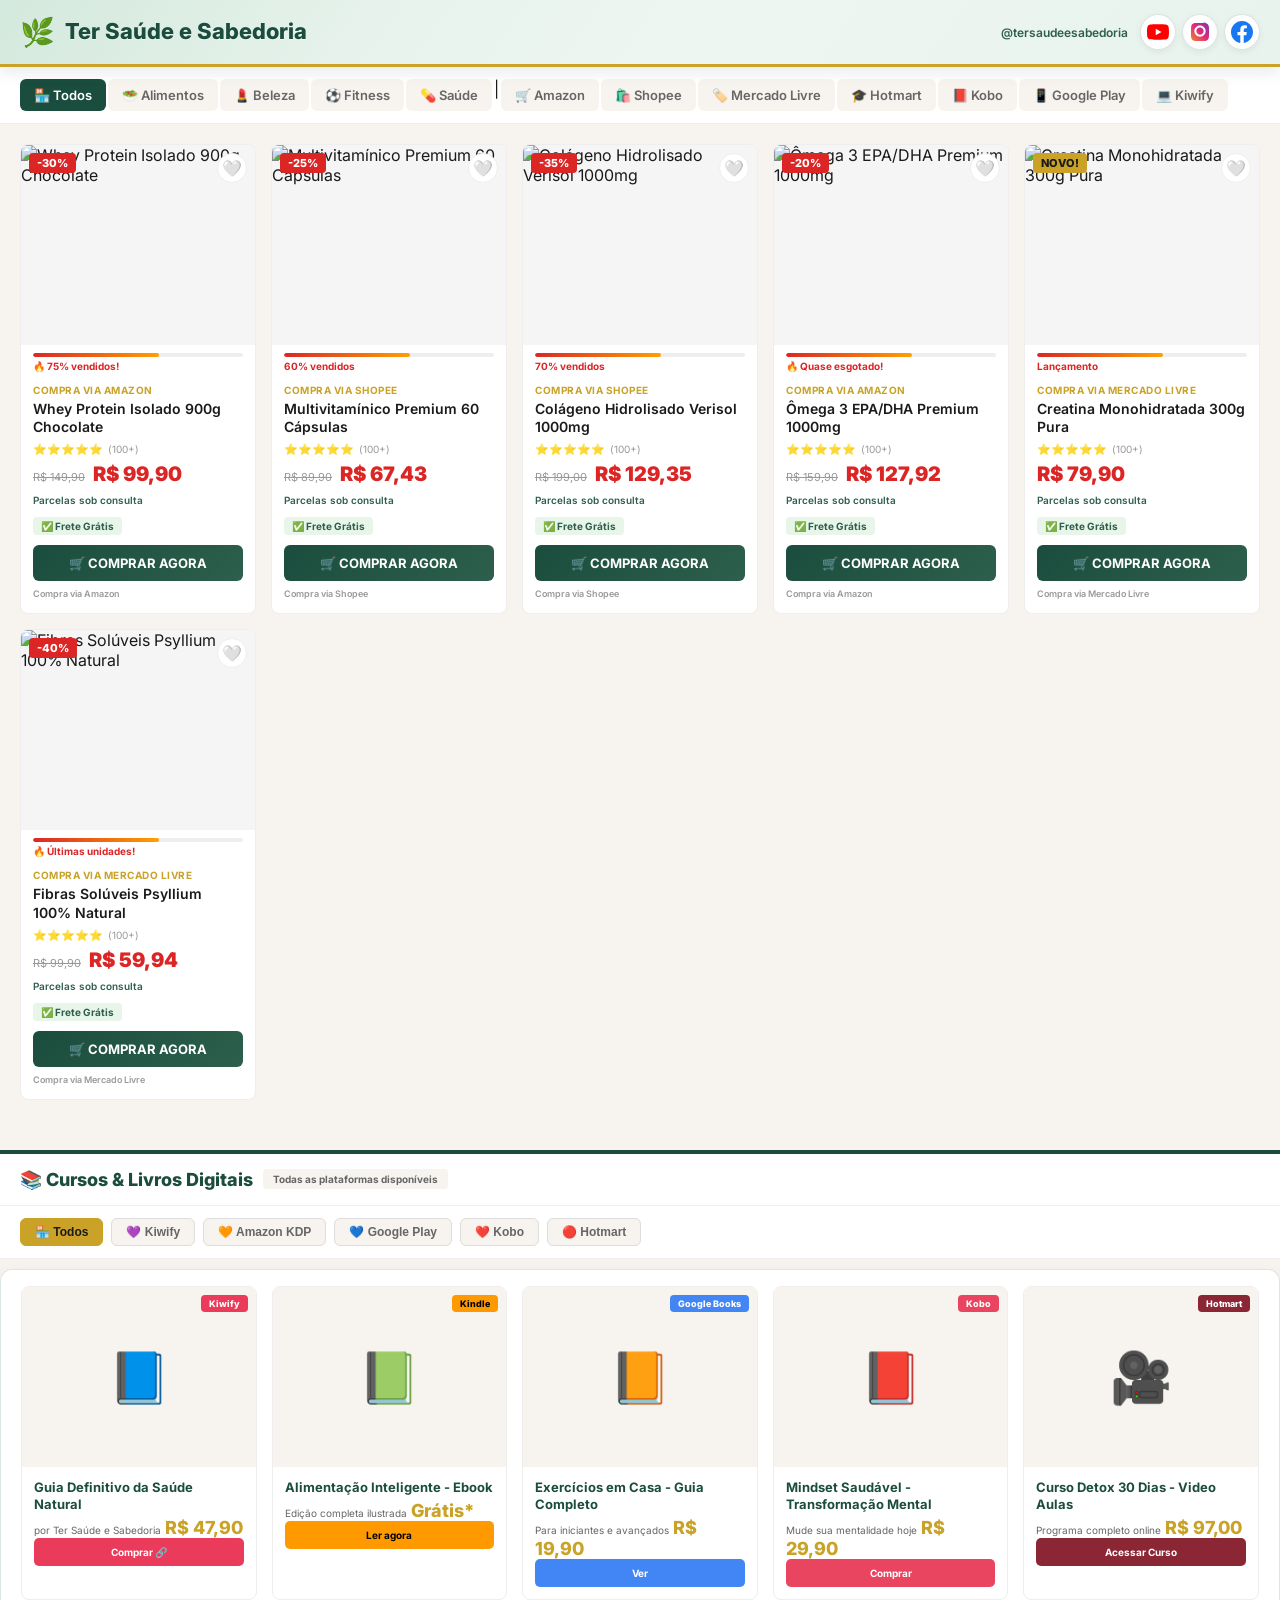
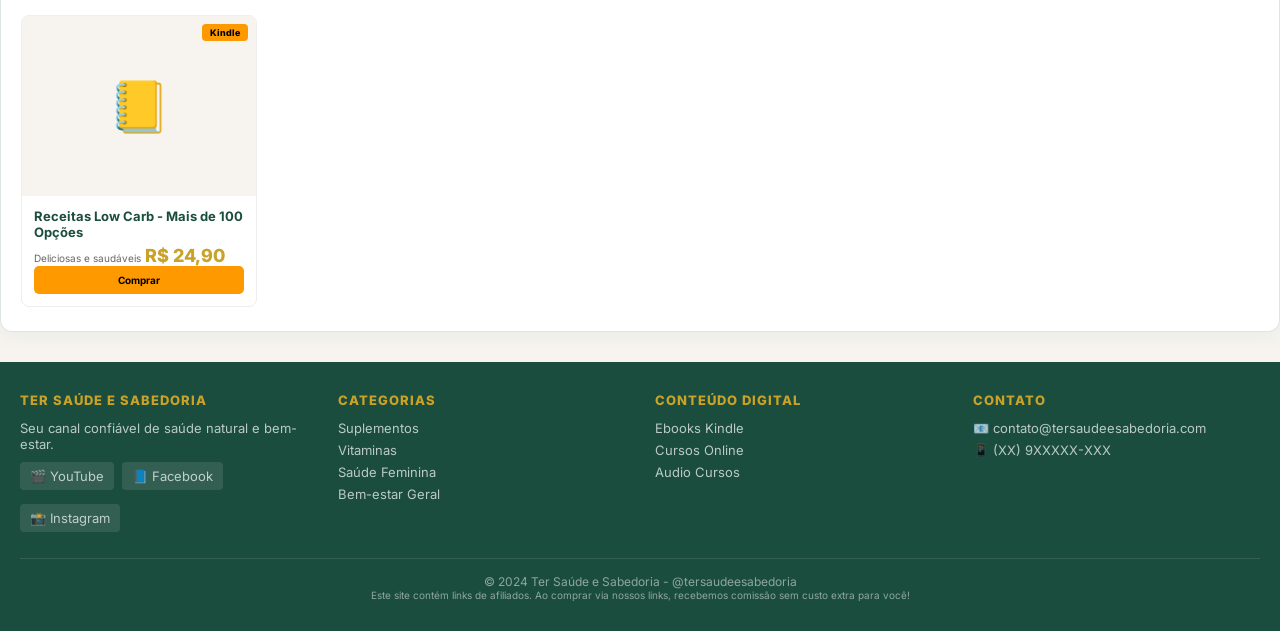
==== commit d5df3a7c: "Atualizacao: Carregar apenas aba VitrineSite, restaurar botoes de plataforma, melhorar debug" ====
--- a/index.html
+++ b/index.html
@@ -1,50 +1,4 @@
 <!doctype html>
-<!--
-=====================================================================
-SITE: TER SAÚDE E SABEDORIA - VERSÃO MARKETPLACE (Estilo SHEIN)
-=====================================================================
-
-📋 INFORMAÇÕES GERAIS:
-- Criação: HTML + CSS em um só arquivo
-- Foco: Produtos desde o início (sem propagandas grandes!)
-- Cores: Verde Floresta + Dourado
-- Estilo: Inspirado no SHEIN (marketplace moderno)
-
-📌 COMO USAR ESTE ARQUIVO:
-1. Copie TODO o código abaixo
-2. Abra Bloco de Notas (Windows) ou qualquer editor de texto
-3. Cole todo o código
-4. Arquivo → Salvar Como
-5. Nome: index.html ⚠️ Tipo = "Todos os arquivos (*.*)"
-6. Salve na Área de Trabalho
-7. Dê dois cliques para abrir no navegador!
-
-🔗 ONDE COLOCAR OS LINKS DE AFILIADO:
-
-SUBSTITUA OS PLACEHOLDERS ABAIXO PELOS SEUS LINKS DE AFILIADO:
-
-1. AMAZON:
-   - Linha ~1326: href="SEU-LINK-AMAZON-AQUI" /* Cole seu link AMAZON entre as aspas*/
-   - Linha ~1449: href="SEU-LINK-AMAZON-AQUI"  /* Cole seu link AMAZON entre as aspas*/
-2. SHOPEE:
-   - Linha ~1367: href="SEU-LINK-SHOPPE-AQUI" /* Cole seu link SHOPEE entre as aspas*/
-   - Linha ~1408: href="SEU-LINK-SHOPPE-AQUI"   /* Cole seu link SHOPEE entre as aspas*/
-
-3. MERCADO LIVRE:
-   - Linha ~1489: href="SEU-LINK-MERCADOLIVRE-AQUI" /* Cole seu link MERCADO LIVRE entre as aspas*/
-   - Linha ~1530: href="SEU-LINK-MERCADOLIVRE-AQUI" /* Cole seu link MERCADO LIVRE entre as aspas*/
-
-4. KIWIFY (Produtos Digitais):
-   - Linha ~1622: href="LINK-KIWIFY-AQUI"
-
-📝 DICAS PARA PERSONALIZAÇÃO:
-- Mantenha os links de afiliado atualizados
-- Teste todos os links antes de publicar
-- Use ferramentas de encurtamento se necessário
-- Monitore o desempenho dos links
-
-=====================================================================
--->
 <html lang="pt-BR">
   <head>
     <meta charset="UTF-8" />
@@ -63,1012 +17,8 @@
       rel="stylesheet"
     />
 
-    <style>
-      /* ================================================
-          ❗ TODAS AS ESTILIZAÇÕES ESTÃO AQUI!
-          Site completo em um arquivo só!
-          ================================================ */
-
-      * {
-        margin: 0;
-        padding: 0;
-        box-sizing: border-box;
-      }
-
-      /* CORES PRINCIPAIS - Mude aqui se quiser mudar o site todo */
-      :root {
-        --verde-floresta: #1b4d3e;
-        --verde-medio: #2d5f4c;
-        --verde-claro: #4a7c5c;
-        --verde-suave: #e8f3ed;
-
-        --dourado: #c9a227;
-        --dourado-claro: #e0b745;
-        --dourado-escuro: #a68520;
-
-        --vermelho-oferta: #dc2626;
-        --laranja-oferta: #ff9f00;
-        --preto: #1a1a1a;
-        --cinza-texto: #666666;
-        --cinza-claro: #999999;
-        --branco: #ffffff;
-        /* Creme levemente quente: menos “frio” que #fafafa; comum em lojas sem escurecer a página */
-        --fundo: #f7f4ef;
-      }
-
-      body {
-        font-family: "Inter", Arial, sans-serif;
-        background: var(--fundo);
-        color: var(--preto);
-        overflow-x: hidden;
-      }
-
-      /* ============================================
-          HEADER / BARRA SUPERIOR
-          Simples, direto, como SHEIN
-          ============================================ */
-      /* Barra inteira colorida (gradiente + faixa dourada embaixo) */
-      .header {
-        background: linear-gradient(
-          125deg,
-          #d4e9dd 0%,
-          var(--verde-suave) 32%,
-          #eef6f1 55%,
-          var(--verde-suave) 100%
-        );
-        padding: 14px 20px;
-        display: flex;
-        justify-content: space-between;
-        align-items: center;
-        position: sticky;
-        top: 0;
-        z-index: 1000;
-        border-bottom: 3px solid var(--dourado);
-        box-shadow: 0 4px 16px rgba(27, 77, 62, 0.12);
-      }
-
-      .header-marca {
-        display: flex;
-        align-items: center;
-        gap: 10px;
-        min-width: 0;
-        flex: 1;
-      }
-
-      .logo-emoji {
-        font-size: 28px;
-        flex-shrink: 0;
-      }
-
-      .logo-texto h1 {
-        font-size: clamp(16px, 3.2vw, 22px);
-        font-weight: 800;
-        color: var(--verde-floresta);
-        line-height: 1.15;
-        margin: 0;
-        text-shadow: 0 1px 0 rgba(255, 255, 255, 0.6);
-      }
-
-      .header-redes-zone {
-        display: flex;
-        align-items: center;
-        gap: 12px;
-        flex-shrink: 0;
-        flex-wrap: wrap;
-        justify-content: flex-end;
-      }
-
-      .header-canal-handle {
-        font-size: 12px;
-        font-weight: 600;
-        color: var(--verde-medio);
-        white-space: nowrap;
-      }
-
-      .header-redes {
-        display: flex;
-        align-items: center;
-        gap: 6px;
-      }
-
-      .header-rede-link {
-        width: 36px;
-        height: 36px;
-        display: flex;
-        align-items: center;
-        justify-content: center;
-        border-radius: 50%;
-        background: rgba(255, 255, 255, 0.92);
-        border: 1px solid rgba(27, 77, 62, 0.15);
-        box-shadow: 0 2px 6px rgba(27, 77, 62, 0.08);
-        text-decoration: none;
-        font-size: 17px;
-        line-height: 1;
-        transition:
-          background 0.2s,
-          border-color 0.2s,
-          transform 0.15s,
-          box-shadow 0.2s;
-      }
-
-      .header-rede-link:hover {
-        background: var(--branco);
-        border-color: var(--verde-floresta);
-        box-shadow: 0 3px 10px rgba(27, 77, 62, 0.15);
-        transform: scale(1.06);
-      }
-
-      .header-rede-link svg {
-        display: block;
-        width: 22px;
-        height: 22px;
-      }
-
-      /* MENU DE CATEGORIAS (faixa abaixo do header) */
-      .menu-categorias-header {
-        display: flex;
-        gap: 2px;
-        overflow-x: auto;
-        padding-bottom: 0;
-      }
-
-      .menu-item {
-        background: var(--fundo);
-        border: none;
-        padding: 8px 14px;
-        font-size: 13px;
-        font-weight: 600;
-        cursor: pointer;
-        white-space: nowrap;
-        border-radius: 6px;
-        transition: all 0.2s;
-        color: var(--cinza-texto);
-        font-family: "Inter", sans-serif;
-        display: inline-flex;
-        align-items: center;
-        justify-content: center;
-        gap: 5px;
-      }
-
-      .menu-item:hover {
-        background: var(--verde-suave);
-        color: var(--verde-floresta);
-      }
-
-      .menu-item.ativo {
-        background: var(--verde-floresta);
-        color: white;
-      }
-
-      /* WhatsApp no header: desligado (sem CSS nem link ativo). */
-
-      /* ============================================
-          BARINHA DE BUSCA SIMPLES
-          ============================================ */
-      .busca-barra {
-        background: white;
-        padding: 12px 20px;
-        border-bottom: 1px solid #eee;
-      }
-
-      .busca-container {
-        max-width: 100%;
-        display: flex;
-        gap: 10px;
-      }
-
-      .select-busca {
-        padding: 10px 12px;
-        border: 1px solid #ddd;
-        border-radius: 6px;
-        font-size: 13px;
-        background: white;
-        cursor: pointer;
-        outline: none;
-        font-family: "Inter", sans-serif;
-        min-width: 120px;
-      }
-
-      .input-busca {
-        flex: 1;
-        padding: 10px 15px;
-        border: 1px solid #ddd;
-        border-radius: 6px;
-        font-size: 14px;
-        outline: none;
-        font-family: "Inter", sans-serif;
-      }
-
-      .input-busca:focus {
-        border-color: var(--verde-floresta);
-      }
-
-      .btn-busca {
-        background: var(--verde-floresta);
-        color: white;
-        border: none;
-        padding: 10px 25px;
-        border-radius: 6px;
-        font-weight: 700;
-        font-size: 14px;
-        cursor: pointer;
-      }
-
-      /* ============================================
-          BARRINHA DE DESTAQUES PEQUENO
-          3-4 linhas apenas, sem ocupando tela
-          ============================================ */
-      .barrinha-destaques {
-        background: var(--fundo);
-        padding: 10px 0;
-        border-bottom: 1px solid #eee;
-      }
-
-      .destaque-lista {
-        max-width: 1400px;
-        margin: 0 auto;
-        display: grid;
-        grid-template-columns: repeat(4, 1fr);
-        gap: 15px;
-        padding: 0 20px;
-      }
-
-      .item-destaque {
-        display: flex;
-        align-items: center;
-        gap: 10px;
-        font-size: 13px;
-        color: var(--cinza-texto);
-      }
-
-      .item-destaque .icone {
-        font-size: 18px;
-      }
-
-      .item-destaque .titulo {
-        font-weight: 700;
-        color: var(--verde-floresta);
-        display: block;
-      }
-
-      .item-destaque .desc {
-        font-size: 11px;
-      }
-
-      /* ============================================
-          FAIXA SOBRE A GRADE — mesmo menu de categorias (ícones)
-          ============================================ */
-      .filtros-topo {
-        background: white;
-        padding: 12px 20px;
-        border-bottom: 1px solid #eee;
-      }
-
-      .filtros-linha {
-        max-width: 1400px;
-        margin: 0 auto;
-        display: flex;
-        justify-content: space-between;
-        align-items: center;
-        gap: 15px;
-        flex-wrap: wrap;
-      }
-
-      .filtros-linha-menu {
-        align-items: center;
-        gap: 12px;
-      }
-
-      .filtros-linha-menu .menu-categorias-header {
-        flex: 1;
-        min-width: 0;
-        width: 100%;
-      }
-
-      /* ============================================
-          GRADE DE PRODUTOS - O CORAÇÃO DO SITE!
-          Estilo SHEIN - cards compactos e muitos produtos por linha
-          ============================================ */
-      .grade-produtos-principal {
-        max-width: 1400px;
-        margin: 0 auto;
-        padding: 20px;
-      }
-
-      .produtos-grid {
-        display: grid;
-        grid-template-columns: repeat(auto-fill, minmax(200px, 1fr));
-        gap: 15px;
-      }
-
-      .card-produto {
-        background: white;
-        border-radius: 8px;
-        overflow: hidden;
-        transition: all 0.3s ease;
-        border: 1px solid #eee;
-        position: relative;
-        cursor: pointer;
-      }
-
-      .card-produto:hover {
-        transform: translateY(-5px);
-        box-shadow: 0 10px 25px rgba(0, 0, 0, 0.12);
-        border-color: var(--verde-floresta);
-      }
-
-      /* TAG DE DESCONTO NO CARD */
-      .tag-off {
-        position: absolute;
-        top: 8px;
-        left: 8px;
-        background: var(--vermelho-oferta);
-        color: white;
-        font-size: 11px;
-        font-weight: 800;
-        padding: 3px 8px;
-        border-radius: 4px;
-        z-index: 2;
-      }
-
-      .tag-novo {
-        position: absolute;
-        top: 8px;
-        left: 8px;
-        background: var(--dourado);
-        color: var(--preto);
-        font-size: 11px;
-        font-weight: 800;
-        padding: 3px 8px;
-        border-radius: 4px;
-        z-index: 2;
-      }
-
-      /* BOTAO FAVORITAR */
-      .card-fav {
-        position: absolute;
-        top: 8px;
-        right: 8px;
-        background: white;
-        border: 1px solid #eee;
-        width: 30px;
-        height: 30px;
-        border-radius: 50%;
-        display: flex;
-        align-items: center;
-        justify-content: center;
-        font-size: 16px;
-        cursor: pointer;
-        z-index: 2;
-        transition: all 0.2s;
-      }
-
-      .card-fav:hover {
-        transform: scale(1.2);
-        background: #fff0f0;
-      }
-
-      /* IMAGEM DO PRODUTO */
-      .card-img-area {
-        height: 200px;
-        overflow: hidden;
-        background: #f5f5f5;
-        position: relative;
-      }
-
-      .card-img {
-        width: 100%;
-        height: 100%;
-        object-fit: cover;
-        transition: transform 0.4s;
-      }
-
-      .card-produto:hover .card-img {
-        transform: scale(1.08);
-      }
-
-      /* BARRA DE VENDIDO */
-      .barra-vendido-area {
-        padding: 8px 12px 0;
-      }
-
-      .barra-progresso-pequena {
-        height: 4px;
-        background: #eee;
-        border-radius: 2px;
-        overflow: hidden;
-      }
-
-      .barra-progresso-cheia {
-        height: 100%;
-        background: linear-gradient(
-          90deg,
-          var(--vermelho-oferta),
-          var(--laranja-oferta)
-        );
-        border-radius: 2px;
-      }
-
-      .texto-vendido {
-        font-size: 10px;
-        font-weight: 700;
-        color: var(--vermelho-oferta);
-        display: block;
-        margin-top: 3px;
-      }
-
-      /* INFORMAÇÕES DO PRODUTO */
-      .card-info {
-        padding: 12px;
-      }
-
-      .marca-label {
-        font-size: 10px;
-        color: var(--dourado);
-        font-weight: 700;
-        text-transform: uppercase;
-        letter-spacing: 0.5px;
-        display: block;
-        margin-bottom: 4px;
-      }
-
-      .nome-produto {
-        font-size: 14px;
-        font-weight: 600;
-        color: var(--preto);
-        margin-bottom: 6px;
-        line-height: 1.3;
-        display: -webkit-box;
-        -webkit-line-clamp: 2;
-        line-clamp: 2;
-        -webkit-box-orient: vertical;
-        overflow: hidden;
-      }
-
-      .avaliacao {
-        display: flex;
-        align-items: center;
-        gap: 5px;
-        margin-bottom: 6px;
-      }
-
-      .estrelas-card {
-        color: #ffb400;
-        font-size: 11px;
-      }
-
-      .qtd-avis {
-        font-size: 10px;
-        color: var(--cinza-claro);
-      }
-
-      .preco-container {
-        display: flex;
-        align-items: baseline;
-        gap: 8px;
-        margin-bottom: 8px;
-      }
-
-      .preco-antigo {
-        font-size: 11px;
-        color: var(--cinza-claro);
-        text-decoration: line-through;
-      }
-
-      .preco-atual {
-        font-size: 20px;
-        font-weight: 900;
-        color: var(--vermelho-oferta);
-      }
-
-      .parcelamento {
-        font-size: 10px;
-        color: var(--verde-medio);
-        font-weight: 600;
-        display: block;
-        margin-bottom: 8px;
-      }
-
-      .frete-tag {
-        font-size: 10px;
-        color: var(--verde-medio);
-        font-weight: 700;
-        background: #e8f5e9;
-        padding: 3px 8px;
-        border-radius: 4px;
-        display: inline-block;
-        margin-bottom: 10px;
-      }
-
-      /* BOTÃO COMPRAR DO CARD */
-      .btn-comprar-card {
-        display: block;
-        background: linear-gradient(
-          135deg,
-          var(--verde-floresta),
-          var(--verde-medio)
-        );
-        color: white;
-        text-decoration: none;
-        text-align: center;
-        padding: 10px;
-        border-radius: 6px;
-        font-weight: 700;
-        font-size: 13px;
-        transition: all 0.2s;
-      }
-
-      .btn-comprar-card:hover {
-        filter: brightness(1.15);
-        transform: translateY(-1px);
-        box-shadow: 0 4px 15px rgba(27, 77, 62, 0.4);
-      }
-
-      .platforma-mini {
-        font-size: 9px;
-        color: var(--cinza-claro);
-        text-align: center;
-        margin-top: 6px;
-        font-weight: 600;
-      }
-
-      /* ============================================
-          SEÇÃO CURSOS/LIVROS DIGITAIS
-          Compacta também
-          ============================================ */
-      .secao-digitais {
-        background: linear-gradient(180deg, #e8f2ec 0%, var(--fundo) 48px);
-        margin: 30px 0 0;
-        border-top: 4px solid var(--verde-floresta);
-        box-shadow: inset 0 1px 0 rgba(255, 255, 255, 0.7);
-      }
-
-      .titulo-digitais {
-        max-width: 1400px;
-        margin: 0 auto;
-        padding: 15px 20px;
-        display: flex;
-        align-items: center;
-        gap: 10px;
-        border-bottom: 1px solid #eee;
-        background: var(--branco);
-      }
-
-      .titulo-digitais h2 {
-        font-size: 18px;
-        font-weight: 800;
-        color: var(--verde-floresta);
-      }
-
-      .badge-plataforma-digitais {
-        font-size: 10px;
-        background: var(--fundo);
-        padding: 4px 10px;
-        border-radius: 4px;
-        color: var(--cinza-texto);
-        font-weight: 700;
-      }
-
-      .filtros-plataformas {
-        max-width: 1400px;
-        margin: 0 auto;
-        padding: 12px 20px;
-        display: flex;
-        gap: 8px;
-        flex-wrap: wrap;
-        background: var(--branco);
-        border-bottom: 1px solid #eee;
-      }
-
-      .plat-btn {
-        background: var(--fundo);
-        border: 1px solid #ddd;
-        padding: 6px 14px;
-        border-radius: 6px;
-        font-size: 12px;
-        font-weight: 600;
-        cursor: pointer;
-        transition: all 0.2s;
-        color: var(--cinza-texto);
-      }
-
-      .plat-btn:hover {
-        border-color: var(--dourado);
-        color: var(--dourado);
-      }
-
-      .plat-btn.ativo {
-        background: var(--dourado);
-        color: var(--preto);
-        border-color: var(--dourado);
-      }
-
-      /* Mesmos filtros “Cursos & Livros” abaixo do menu de categorias — só celular */
-      .digitais-atalho-mobile {
-        display: none;
-      }
-
-      @media (max-width: 768px) {
-        .digitais-atalho-mobile {
-          display: block;
-          background: var(--branco);
-          border-bottom: 1px solid #eee;
-        }
-
-        .digitais-atalho-mobile .titulo-digitais {
-          padding-top: 12px;
-          padding-bottom: 8px;
-        }
-
-        .digitais-atalho-mobile .filtros-plataformas {
-          padding-top: 0;
-          padding-bottom: 14px;
-        }
-
-        /* Evita repetir título + botões quando a seção desce na página */
-        .secao-digitais .titulo-digitais,
-        .secao-digitais .filtros-plataformas {
-          display: none;
-        }
-      }
-
-      /* Só no celular: título da seção some; este rótulo separa a galeria dos produtos físicos */
-      .digitais-catalogo-label {
-        display: none;
-        max-width: 1400px;
-        margin: 0 auto;
-        padding: 14px 20px 0;
-        font-size: 12px;
-        font-weight: 700;
-        color: var(--verde-floresta);
-        letter-spacing: 0.02em;
-        text-transform: uppercase;
-      }
-
-      .digitais-catalogo-label span {
-        display: inline-block;
-        padding-bottom: 6px;
-        border-bottom: 2px solid var(--dourado);
-      }
-
-      .grande-digitais {
-        max-width: 1400px;
-        margin: 10px auto 0;
-        padding: 16px 20px 24px;
-        display: grid;
-        grid-template-columns: repeat(auto-fill, minmax(200px, 1fr));
-        gap: 15px;
-        background: var(--branco);
-        border: 1px solid rgba(27, 77, 62, 0.14);
-        border-radius: 12px;
-        box-shadow: 0 4px 18px rgba(27, 77, 62, 0.06);
-      }
-
-      .card-digital {
-        background: white;
-        border: 1px solid #eee;
-        border-radius: 8px;
-        overflow: hidden;
-        transition: all 0.3s;
-        position: relative;
-        cursor: pointer;
-      }
-
-      .card-digital:hover {
-        transform: translateY(-3px);
-        box-shadow: 0 8px 20px rgba(0, 0, 0, 0.1);
-        border-color: var(--dourado);
-      }
-
-      .badge-platforma-card {
-        position: absolute;
-        top: 8px;
-        right: 8px;
-        font-size: 9px;
-        font-weight: 800;
-        padding: 3px 8px;
-        border-radius: 4px;
-        z-index: 2;
-        color: white;
-      }
-
-      .bg-kiwify {
-        background: #eb3b5a;
-      }
-      .bg-amazon {
-        background: #ff9900;
-        color: black;
-      }
-      .bg-google {
-        background: #4285f4;
-      }
-      .bg-kobo {
-        background: #e94560;
-      }
-      .bg-hotmart {
-        background: #8b2635;
-      }
-
-      .img-digital {
-        height: 180px;
-        background: var(--fundo);
-        display: flex;
-        align-items: center;
-        justify-content: center;
-      }
-
-      .img-digital span {
-        font-size: 50px;
-      }
-
-      .info-digital {
-        padding: 12px;
-      }
-
-      .titulo-digital {
-        font-size: 13px;
-        font-weight: 700;
-        color: var(--verde-floresta);
-        margin-bottom: 4px;
-        line-height: 1.3;
-      }
-
-      .autor-digital {
-        font-size: 10px;
-        color: var(--cinza-texto);
-        margin-bottom: 6px;
-      }
-
-      .preco-digital {
-        font-size: 18px;
-        font-weight: 800;
-        color: var(--dourado);
-        margin-bottom: 8px;
-      }
-
-      .botoes-digital {
-        display: flex;
-        gap: 5px;
-      }
-
-      .btn-plat {
-        flex: 1;
-        text-align: center;
-        padding: 8px;
-        border-radius: 5px;
-        font-size: 10px;
-        font-weight: 700;
-        color: white;
-        text-decoration: none;
-      }
-
-      .btn-plat.kiwi {
-        background: #eb3b5a;
-      }
-      .btn-plat.amz {
-        background: #ff9900;
-        color: black;
-      }
-      .btn-plat.ggl {
-        background: #4285f4;
-      }
-      .btn-plat.kob {
-        background: #e94560;
-      }
-      .btn-plat.hot {
-        background: #8b2635;
-      }
-
-      /* ============================================
-          RODAPÉ SIMPLES
-          ============================================ */
-      .footer {
-        background: var(--verde-floresta);
-        color: white;
-        padding: 30px 20px;
-        margin-top: 30px;
-      }
-
-      .footer-conteudo {
-        max-width: 1400px;
-        margin: 0 auto;
-        display: grid;
-        grid-template-columns: repeat(4, 1fr);
-        gap: 30px;
-      }
-
-      .footer-col h4 {
-        font-size: 13px;
-        font-weight: 800;
-        text-transform: uppercase;
-        letter-spacing: 1px;
-        margin-bottom: 12px;
-        color: var(--dourado);
-      }
-
-      .footer-col p,
-      .footer-col a {
-        font-size: 13px;
-        color: rgba(255, 255, 255, 0.7);
-        display: block;
-        margin-bottom: 6px;
-        text-decoration: none;
-      }
-
-      .footer-col a:hover {
-        color: var(--dourado);
-      }
-
-      .social-links {
-        display: flex;
-        gap: 8px;
-        margin-top: 10px;
-        flex-wrap: wrap;
-      }
-
-      .social-btn {
-        background: rgba(255, 255, 255, 0.1);
-        color: white;
-        text-decoration: none;
-        padding: 6px 10px;
-        border-radius: 4px;
-        font-size: 11px;
-      }
-
-      .social-btn:hover {
-        background: var(--dourado);
-        color: var(--verde-floresta);
-      }
-
-      .footer-final {
-        max-width: 1400px;
-        margin: 20px auto 0;
-        padding-top: 15px;
-        border-top: 1px solid rgba(255, 255, 255, 0.1);
-        text-align: center;
-        font-size: 12px;
-        color: rgba(255, 255, 255, 0.5);
-      }
-
-      /* Botão WhatsApp flutuante: desligado (sem @keyframes pulsar). */
-
-      /* ============================================
-          RESPONSIVIDADE - CELULAR
-          ============================================ */
-      @media (max-width: 768px) {
-        .header {
-          flex-wrap: wrap;
-          gap: 12px;
-        }
-
-        .header-marca {
-          flex: 1 1 auto;
-          min-width: min(100%, 200px);
-        }
-
-        .header-redes-zone {
-          flex: 1 1 100%;
-          justify-content: flex-start;
-        }
-
-        .busca-container {
-          flex-direction: column;
-        }
-
-        .select-busca {
-          width: 100%;
-          min-width: auto;
-        }
-
-        .filtros-linha {
-          flex-direction: column;
-          align-items: stretch;
-        }
-
-        .filtros-linha-menu {
-          flex-direction: column;
-          align-items: stretch;
-        }
-
-        /* Menu de categorias em 2 linhas (sem rolagem horizontal) */
-        .menu-categorias-header {
-          display: grid;
-          grid-template-columns: repeat(4, minmax(0, 1fr));
-          gap: 6px;
-          overflow-x: visible;
-          width: 100%;
-        }
-
-        .menu-item {
-          display: flex;
-          align-items: center;
-          justify-content: center;
-          gap: 4px;
-          flex-wrap: nowrap;
-          white-space: nowrap;
-          text-align: center;
-          padding: 8px 4px;
-          font-size: 11px;
-          line-height: 1.2;
-          justify-self: stretch;
-          min-width: 0;
-        }
-
-        .produtos-grid {
-          grid-template-columns: repeat(2, 1fr);
-          gap: 8px;
-        }
-
-        .grande-digitais {
-          grid-template-columns: repeat(2, minmax(0, 1fr));
-          gap: 10px;
-          padding: 12px 14px 20px;
-          margin-left: 12px;
-          margin-right: 12px;
-        }
-
-        .digitais-catalogo-label {
-          display: block;
-          padding-left: 16px;
-          padding-right: 16px;
-        }
-
-        .img-digital {
-          height: 130px;
-        }
-
-        .img-digital span {
-          font-size: 36px;
-        }
-
-        .info-digital {
-          padding: 10px;
-        }
-
-        .titulo-digital {
-          font-size: 12px;
-        }
-
-        .preco-digital {
-          font-size: 15px;
-        }
-
-        .btn-plat {
-          padding: 7px 4px;
-          font-size: 9px;
-        }
-
-        .destaque-lista {
-          grid-template-columns: repeat(2, 1fr);
-        }
-
-        .footer-conteudo {
-          grid-template-columns: repeat(2, 1fr);
-        }
-      }
-
-      @media (max-width: 480px) {
-        .produtos-grid {
-          grid-template-columns: repeat(2, 1fr);
-        }
-
-        .grande-digitais {
-          grid-template-columns: repeat(2, minmax(0, 1fr));
-          gap: 8px;
-          padding: 10px 10px 18px;
-          margin-left: 8px;
-          margin-right: 8px;
-        }
-
-        .destaque-lista {
-          grid-template-columns: 1fr;
-        }
-
-        .footer-conteudo {
-          grid-template-columns: 1fr;
-        }
-      }
-    </style>
+    <!-- CSS EXTERNO -->
+    <link rel="stylesheet" href="styles.css" />
   </head>
 
   <body>
@@ -1148,47 +98,6 @@
       </div>
     </header>
 
-    <!-- ============================================
-    BARRINHA DE DESTAQUES MINIMALISTA (desligada — apague este comentário para voltar a exibir)
-    ============================================ -->
-    <!--
-     <div class="barrinha-destaques">
-       <div class="destaque-lista">
-         <div class="item-destaque">
-           <span class="icone">🔍</span>
-           <div>
-             <span class="titulo">Verificados</span>
-             <span class="desc">Produtos analisados</span>
-           </div>
-         </div>
- 
-         <div class="item-destaque">
-           <span class="icone">💰</span>
-           <div>
-             <span class="titulo">Melhores Preços</span>
-             <span class="desc">Comparação garantida</span>
-           </div>
-         </div>
- 
-         <div class="item-destaque">
-           <span class="icone">🚚</span>
-           <div>
-             <span class="titulo">Frete Grátis</span>
-             <span class="desc">Em várias lojas</span>
-           </div>
-         </div>
- 
-         <div class="item-destaque">
-           <span class="icone">🌟</span>
-           <div>
-             <span class="titulo">Ofertas Diárias</span>
-             <span class="desc">Atualizadas sempre</span>
-           </div>
-         </div>
-       </div>
-     </div>
-     -->
-
     <!-- MENU DE CATEGORIAS LATERAIS (faixa acima da grade — ícones) -->
     <div class="filtros-topo">
       <div class="filtros-linha filtros-linha-menu">
@@ -1208,7 +117,6 @@
 
           <!-- Categorias serão adicionadas automaticamente a partir da planilha -->
 
-          <!-- FILTROS POR PLATAFORMA -->
           <span class="separador-plataformas">|</span>
           <button
             type="button"
@@ -1235,7 +143,43 @@
             onclick="filtrarPorPlataforma('mercadolivre')"
             title="Produtos Mercado Livre"
           >
-            🏷️ MLivre
+            🏷️ Mercado Livre
+          </button>
+          <button
+            type="button"
+            class="menu-item filtro-plataforma"
+            data-plat="hotmart"
+            onclick="filtrarPorPlataforma('hotmart')"
+            title="Produtos Hotmart"
+          >
+            🎓 Hotmart
+          </button>
+          <button
+            type="button"
+            class="menu-item filtro-plataforma"
+            data-plat="kobo"
+            onclick="filtrarPorPlataforma('kobo')"
+            title="Produtos Kobo"
+          >
+            📕 Kobo
+          </button>
+          <button
+            type="button"
+            class="menu-item filtro-plataforma"
+            data-plat="google"
+            onclick="filtrarPorPlataforma('google')"
+            title="Produtos Google Play"
+          >
+            📱 Google Play
+          </button>
+          <button
+            type="button"
+            class="menu-item filtro-plataforma"
+            data-plat="kiwify"
+            onclick="filtrarPorPlataforma('kiwify')"
+            title="Produtos Kiwify"
+          >
+            💻 Kiwify
           </button>
         </nav>
       </div>
@@ -1307,16 +251,20 @@
         <p
           id="produtos-carregando"
           style="
+            display: none;
             grid-column: 1 / -1;
             padding: 24px 16px;
             text-align: center;
             color: var(--verde-medio);
             font-weight: 700;
+            background: #f0f8f5;
+            border: 2px solid var(--verde-medio);
+            border-radius: 8px;
+            margin: 20px;
           "
-        >
-          Carregando produtos da planilha... Se o site estiver em arquivo local,
-          configure um servidor HTTP ou use a exportação como CSV do Google
-          Sheets.
+          aria-hidden="true"
+        >
+          ⏳ Carregando produtos...
         </p>
       </div>
       <!-- FIM GRADE PRINCIPAL -->
@@ -1553,760 +501,32 @@
       </div>
     </footer>
 
-    <!-- WhatsApp flutuante: desligado
-     <a href="https://wa.me/55SEUNUMERO" target="_blank" class="whatsapp-flutuante">💬 <span>Fale comigo</span></a>
-     -->
-
-    <!-- ============================================
-    JAVASCRIPT - FUNCIONALIDADES
-    ============================================ -->
-    <script>
-      // Substitua YOUR_SHEET_ID pelo ID da planilha que você publicar no Google Sheets.
-      // O site carrega dados de múltiplas abas de plataforma (Amazon, Mercado Livre, etc)
-      const SHEET_ID = "1_q-q_pin_Uj2RSEa2FIKCvsuKoF80WLcMHtoyKn4qVA";
-
-      // Plataformas com seus IDs (gid) para evitar problemas com emojis
-      const PLATFORMS = {
-        amazon: { name: "Amazon", gid: 5 },
-        mercadolivre: { name: "Merc.Livre", gid: 6 },
-        shopee: { name: "Shopee", gid: 7 },
-        aliexpress: { name: "AliExpress", gid: 8 },
-        hotmart: { name: "Hotmart", gid: 9 },
-        eduzz: { name: "Eduzz", gid: 10 },
-        kiwify: { name: "Kiwify", gid: 11 },
-        monetizze: { name: "Monetizze", gid: 12 },
-        kdp: { name: "KDP", gid: 13 },
-        google: { name: "Google Play", gid: 14 },
-        kobo: { name: "Kobo", gid: 15 },
-      };
-
-      function buildSheetUrl(platformKey) {
-        const plat = PLATFORMS[platformKey];
-        if (!plat) return null;
-        // Tentar método de publicação como página web
-        return `https://docs.google.com/spreadsheets/d/${SHEET_ID}/pub?output=csv&gid=${plat.gid}`;
-      }
-      const PRODUCT_GRID = document.getElementById("grade-principal");
-      const PRODUCT_LOADING = document.getElementById("produtos-carregando");
-
-      // Estado dos filtros atuais
-      let currentCategoryFilter = "todos";
-      let currentPlatformFilter = "todos";
-      let currentDigitalFilter = "todos";
-      const CATEGORY_MENU = document.getElementById("categoria-menu");
-      const CATEGORY_LABELS = {
-        todos: "🏪 Todos",
-        saude: "💊 Saúde",
-        beleza: "💄 Beleza",
-        fitness: "⚽ Fitness",
-        casa: "🏠 Casa",
-        alimentos: "🥗 Alimentos",
-        livros: "📚 Livros",
-        outros: "🧩 Outros",
-      };
-      const PLATFORM_INFO = {
-        amazon: { label: "Compra via Amazon", className: "amazon" },
-        shopee: { label: "Compra via Shopee", className: "shopee" },
-        mercadolivre: {
-          label: "Compra via Mercado Livre",
-          className: "mercadolivre",
-        },
-        aliexpress: { label: "Compra via AliExpress", className: "aliexpress" },
-        hotmart: { label: "Compra via Hotmart", className: "hotmart" },
-        kiwify: { label: "Compra via Kiwify", className: "kiwify" },
-        google: { label: "Compra via Google Play", className: "google" },
-        kdp: { label: "Compra via Amazon KDP", className: "amazon" },
-        kobo: { label: "Compra via Kobo", className: "kobo" },
-        eduzz: { label: "Compra via Eduzz", className: "eduzz" },
-        monetizze: { label: "Compra via Monetizze", className: "monetizze" },
-      };
-
-      window.addEventListener("DOMContentLoaded", () => {
-        loadProductsFromSheet();
-      });
-
-      async function loadProductsFromSheet() {
-        console.log("Iniciando carregamento de produtos...");
-        try {
-          const products = await fetchSheetData();
-          console.log("Produtos carregados:", products);
-          const items = products.length ? products : fallbackProducts();
-          console.log("Itens finais para renderizar:", items);
-          renderProducts(items);
-          renderCategoryMenu(items);
-        } catch (error) {
-          console.warn("Não foi possível carregar a planilha:", error);
-          const items = fallbackProducts();
-          renderProducts(items);
-          renderCategoryMenu(items);
-        }
-      }
-
-      async function fetchSheetData() {
-        if (window.location.protocol === "file:") {
-          throw new Error(
-            "Use um servidor HTTP para carregar a planilha ou exporte para um arquivo JSON/CSV disponível via URL.",
-          );
-        }
-
-        const allProducts = [];
-
-        // Carrega de cada plataforma
-        for (const platformKey of Object.keys(PLATFORMS)) {
-          try {
-            const url = buildSheetUrl(platformKey);
-            if (!url) continue;
-
-            const response = await fetch(url);
-            if (!response.ok) continue;
-
-            const text = await response.text();
-            const platformProducts = parseSheetCsv(text, platformKey);
-            allProducts.push(...platformProducts);
-          } catch (err) {
-            console.log(`Aviso: não conseguiu carregar ${platformKey}`);
-          }
-        }
-
-        // Se não conseguiu carregar nenhum produto, retorna produtos de exemplo
-        if (allProducts.length === 0) {
-          console.log("Nenhum produto carregado da planilha, usando exemplos");
-          const examples = getExampleProducts();
-          console.log("Produtos de exemplo:", examples);
-          return examples;
-        }
-
-        return allProducts;
-      }
-
-      function getExampleProducts() {
-        return [
-          {
-            id: "AMZ-0001",
-            name: "Semente de Chia Natural Embalagem Premium Zip Lock - da VIDA (1Kg)",
-            category: "saude",
-            categoryLabel: "Saúde",
-            price: "",
-            priceOld: "",
-            bestPlatform: "amazon",
-            link: "https://amzn.to/3OJvixx",
-            platformLabel: "Compra via Amazon",
-            status: "ativo",
-            badge: "",
-            image:
-              "https://via.placeholder.com/250x250/2d5f4c/ffffff?text=Semente+de+Chia",
-            soldText: "",
-            shippingTag: "✅ Frete Grátis",
-          },
-          {
-            id: "ML-0001",
-            name: "Integralmedica Creatina Carbo Fuel 300G – Energia e Força",
-            category: "saude",
-            categoryLabel: "Saúde",
-            price: "",
-            priceOld: "",
-            bestPlatform: "mercadolivre",
-            link: "https://meli.la/2KUDXm9",
-            platformLabel: "Compra via Mercado Livre",
-            status: "ativo",
-            badge: "",
-            image:
-              "https://via.placeholder.com/250x250/2d5f4c/ffffff?text=Creatina+Carbo+Fuel",
-            soldText: "",
-            shippingTag: "✅ Frete Grátis",
-          },
-        ];
-      }
-
-      function parseSheetCsv(csvText, platformKey) {
-        const rows = csvText
-          .trim()
-          .split(/\r?\n/)
-          .map((line) => parseCsvLine(line));
-
-        rows.forEach((row, rowIndex) => {
-          const normalizedText = row.map((cell) =>
-            String(cell || "")
-              .trim()
-              .toLowerCase(),
-          );
-
-          // Procura por headers: pode ser "produto base id" ou "produto"
-          const hasProductCol = normalizedText.some(
-            (cell) => cell.includes("produto") || cell.includes("id"),
-          );
-          const hasLinkCol = normalizedText.some(
-            (cell) => cell.includes("link") && !cell.includes("status"),
-          );
-          const isHeaderRow = hasProductCol && hasLinkCol && !headerRowFound;
-
-          if (isHeaderRow) {
-            headers = row.map((cell) => String(cell || "").trim());
-            headerRowFound = true;
-            return;
-          }
-
-          if (!headerRowFound || !headers.length) {
-            return;
-          }
-
-          // Pula linhas vazias
-          if (!row.some((cell) => String(cell || "").trim())) {
-            return;
-          }
-
-          const item = {};
-          headers.forEach((header, index) => {
-            if (header) {
-              item[header] = String(row[index] || "").trim();
-            }
-          });
-
-          const normalized = normalizeProductRow(item, platformKey);
-          if (normalized) {
-            products.push(normalized);
-          }
-        });
-
-        return dedupeProducts(products);
-      }
-
-      function dedupeProducts(products) {
-        const deduped = new Map();
-        products.forEach((product) => {
-          const key = String(product.id || product.name || product.link || "")
-            .trim()
-            .toLowerCase();
-          if (!key) {
-            return;
-          }
-
-          const existing = deduped.get(key);
-          if (!existing) {
-            deduped.set(key, product);
-            return;
-          }
-
-          if (existing.status !== "ativo" && product.status === "ativo") {
-            deduped.set(key, product);
-            return;
-          }
-
-          if (existing.status === "ativo" && product.status !== "ativo") {
-            return;
-          }
-
-          // keep the first candidate when both have same status
-        });
-        return Array.from(deduped.values());
-      }
-
-      function parseCsvLine(line) {
-        const values = [];
-        let current = "";
-        let quoted = false;
-        for (let i = 0; i < line.length; i += 1) {
-          const char = line[i];
-          if (char === '"') {
-            if (quoted && line[i + 1] === '"') {
-              current += '"';
-              i += 1;
-            } else {
-              quoted = !quoted;
-            }
-          } else if (char === "," && !quoted) {
-            values.push(current);
-            current = "";
-          } else {
-            current += char;
-          }
-        }
-        values.push(current);
-        return values;
-      }
-
-      function normalizeProductRow(row, platformKey) {
-        const normalizeKey = (value) =>
-          String(value || "")
-            .toLowerCase()
-            .replace(/[\s\.\-_\/]+/g, "")
-            .replace(/ç/g, "c");
-
-        const normalizedRow = {};
-        Object.keys(row).forEach((key) => {
-          if (!key) return;
-          normalizedRow[String(key).trim().toLowerCase()] = String(
-            row[key] || "",
-          ).trim();
-        });
-
-        const get = (...names) => {
-          for (const name of names) {
-            const value = normalizedRow[name.toLowerCase()];
-            if (value) {
-              return value;
-            }
-          }
-          return "";
-        };
-
-        const rawCategory = get(
-          "categoria",
-          "categoria/tipo",
-          "categoria/ tipo",
-        );
-        const category = normalizeCategory(rawCategory);
-        const rawPlatform = normalizeKey(
-          get("plataforma", "platforma", "platform"),
-        );
-        const bestPlatform = normalizeKey(
-          get("melhor plataforma", "melhor plataforma"),
-        );
-
-        const platformLinks = {
-          amazon: get("link amazon"),
-          shopee: get("link shopee"),
-          mercadolivre: get(
-            "link mercado livre",
-            "link mercadolivre",
-            "link merc.livre",
-          ),
-          aliexpress: get("link aliexpress", "link ali express"),
-          hotmart: get("link hotmart"),
-          kiwify: get("link kiwify"),
-          google: get("link google play", "link google"),
-          kdp: get("link kdp"),
-          kobo: get("link kobo"),
-          eduzz: get("link eduzz"),
-          monetizze: get("link monetizze"),
-        };
-
-        let platform = rawPlatform || bestPlatform;
-        let link = get("link", "url", "🔗link afiliado");
-        const hasPlatformLinks = Object.values(platformLinks).some(
-          (value) => value,
-        );
-
-        if (!link) {
-          if (bestPlatform && platformLinks[bestPlatform]) {
-            platform = bestPlatform;
-            link = platformLinks[bestPlatform];
-          } else if (hasPlatformLinks) {
-            if (bestPlatform) {
-              return null;
-            }
-            for (const key of Object.keys(platformLinks)) {
-              if (platformLinks[key]) {
-                platform = platform || key;
-                link = platformLinks[key];
-                break;
-              }
-            }
-          }
-        }
-
-        // Se não tem plataforma mas tem link, usa o platformKey passado (ex: amazon, mercadolivre)
-        if (!platform && link && platformKey) {
-          platform = platformKey;
-        }
-
-        if (!platform && link) {
-          platform = "outros";
-        }
-
-        if (!link) {
-          return null;
-        }
-
-        const status = String(get("status no site", "status")).toLowerCase();
-        const rawName = get("produto", "produto/curso", "produto/curso ");
-
-        return {
-          id: get("produto base id", "id", "produto"),
-          name: rawName || "Produto sem nome",
-          category,
-          categoryLabel:
-            String(rawCategory).trim() || getCategoryLabel(category),
-          price: get("preço", "preço menor r$", "preço menor"),
-          priceOld: get("preço antigo"),
-          bestPlatform: platform,
-          link,
-          platformLabel: PLATFORM_INFO[platform]?.label || "Compra agora",
-          status,
-          badge: badgeFromStatus(get("status no site", "status")),
-          image: row["Imagem"] || placeholderImage(rawName || "Produto"),
-          soldText: get("texto vendido"),
-          shippingTag: get("frete") || "✅ Frete Grátis",
-        };
-      }
-      function normalizeCategory(value) {
-        const raw = String(value || "")
-          .normalize("NFD")
-          .replace(/[\u0300-\u036f]/g, "")
-          .trim()
-          .toLowerCase();
-        if (!raw) return "outros";
-        if (raw.includes("saude") || raw.includes("saúde")) return "saude";
-        if (raw.includes("beleza")) return "beleza";
-        if (raw.includes("fitness")) return "fitness";
-        if (raw.includes("casa")) return "casa";
-        if (raw.includes("alimentos") || raw.includes("nutri"))
-          return "alimentos";
-        if (raw.includes("livros") || raw.includes("ebook")) return "livros";
-        return raw.replace(/\s+/g, "-");
-      }
-
-      function badgeFromStatus(value) {
-        const status = String(value || "").toLowerCase();
-        if (status.includes("novo")) {
-          return "NOVO!";
-        }
-        if (
-          status.includes("promo") ||
-          status.includes("-%") ||
-          status.includes("-")
-        ) {
-          return "-25%";
-        }
-        return "";
-      }
-
-      function placeholderImage(text) {
-        return (
-          "https://via.placeholder.com/250x250/2d5f4c/ffffff?text=" +
-          encodeURIComponent(String(text).slice(0, 18))
-        );
-      }
-
-      function renderProducts(products) {
-        console.log("Renderizando produtos:", products.length, "produtos");
-        PRODUCT_GRID.innerHTML = "";
-        if (!products.length) {
-          PRODUCT_GRID.innerHTML = `<p style=\"grid-column:1/-1;padding:24px 16px;text-align:center;color:var(--verde-medio);font-weight:700;\">Nenhum produto disponível na planilha.</p>`;
-          return;
-        }
-
-        products.forEach((product) => {
-          PRODUCT_GRID.insertAdjacentHTML(
-            "beforeend",
-            createProductCardHtml(product),
-          );
-        });
-        console.log("Produtos renderizados com sucesso");
-      }
-
-      function renderCategoryMenu(products) {
-        if (!CATEGORY_MENU) return;
-
-        CATEGORY_MENU.querySelectorAll(".menu-item[data-cat]").forEach(
-          (button) => {
-            if (button.dataset.cat !== "todos") {
-              button.remove();
-            }
-          },
-        );
-
-        const categories = new Map();
-        products.forEach((product) => {
-          if (!product.category) return;
-          if (!categories.has(product.category)) {
-            categories.set(
-              product.category,
-              product.categoryLabel || getCategoryLabel(product.category),
-            );
-          }
-        });
-
-        const buttonsHtml = Array.from(categories.entries())
-          .sort(([a], [b]) => a.localeCompare(b, "pt-BR"))
-          .map(
-            ([key, label]) => `
-          <button
-            type="button"
-            class="menu-item"
-            data-cat="${escapeHtml(key)}"
-            onclick="filtrarProdutos('${escapeHtml(key)}')"
-          >
-            ${escapeHtml(label)}
-          </button>`,
-          )
-          .join("");
-
-        const separator = CATEGORY_MENU.querySelector(".separador-plataformas");
-        if (separator) {
-          separator.insertAdjacentHTML("beforebegin", buttonsHtml);
-        } else {
-          CATEGORY_MENU.insertAdjacentHTML("beforeend", buttonsHtml);
-        }
-
-        filtrarProdutos("todos");
-      }
-
-      function getCategoryLabel(category) {
-        return (
-          CATEGORY_LABELS[category] ||
-          category
-            .replace(/[-_]/g, " ")
-            .replace(/\b\w/g, (char) => char.toUpperCase())
-        );
-      }
-
-      function createProductCardHtml(product) {
-        const badgeHtml = product.badge
-          ? `<span class=\"${product.badge === "NOVO!" ? "tag-novo" : "tag-off"}\">${product.badge}</span>`
-          : "";
-        const priceOldHtml = product.priceOld
-          ? `<span class=\"preco-antigo\">${product.priceOld}</span>`
-          : "";
-        const parcelInfo = product.price
-          ? `<span class=\"parcelamento\">Parcelas sob consulta</span>`
-          : "";
-
-        return `
-         <div class="card-produto" data-cat="${product.category}" data-plat="${product.bestPlatform}">
-           ${badgeHtml}
-           <button class="card-fav" onclick="toggleFav(this)">🤍</button>
-
-           <div class="card-img-area">
-             <img src="${product.image}" alt="${escapeHtml(product.name)}" />
-           </div>
-
-           <div class="barra-vendido-area">
-             <div class="barra-progresso-pequena">
-               <div class="barra-progresso-cheia" style="width: 60%"></div>
-             </div>
-             <span class="texto-vendido">${escapeHtml(product.soldText || "Mais vendidos")}</span>
-           </div>
-
-           <div class="card-info">
-             <span class="marca-label">${escapeHtml(product.platformLabel)}</span>
-             <h3 class="nome-produto">${escapeHtml(product.name)}</h3>
-
-             <div class="avaliacao">
-               <span class="estrelas-card">⭐⭐⭐⭐⭐</span>
-               <span class="qtd-avis">(100+)</span>
-             </div>
-
-             <div class="preco-container">
-               ${priceOldHtml}
-               <span class="preco-atual">${product.price || "Consulte"}</span>
-             </div>
-             ${parcelInfo}
-             <span class="frete-tag">${escapeHtml(product.shippingTag || "✅ Frete Grátis")}</span>
-
-             <a href="${escapeHtml(product.link)}" target="_blank" class="btn-comprar-card">
-               🛒 COMPRAR AGORA
-             </a>
-             <span class="platforma-mini">${escapeHtml(product.platformLabel)}</span>
-           </div>
-         </div>`;
-      }
-
-      function escapeHtml(text) {
-        return String(text || "").replace(
-          /[&<>'"]/g,
-          (char) =>
-            ({
-              "&": "&amp;",
-              "<": "&lt;",
-              ">": "&gt;",
-              "'": "&#39;",
-              '"': "&quot;",
-            })[char],
-        );
-      }
-
-      function fallbackProducts() {
-        return [
-          {
-            id: "P1",
-            name: "Whey Protein Isolado 900g Chocolate",
-            category: "saude",
-            price: "R$ 99,90",
-            priceOld: "R$ 149,90",
-            link: "https://amzn.to/3OJvixx",
-            bestPlatform: "amazon",
-            platformLabel: "Compra via Amazon",
-            badge: "-30%",
-            image:
-              "https://via.placeholder.com/250x250/2d5f4c/ffffff?text=Whey+Protein",
-            soldText: "🔥 75% vendidos!",
-            shippingTag: "✅ Frete Grátis",
-          },
-          {
-            id: "P2",
-            name: "Multivitamínico Premium 60 Cápsulas",
-            category: "saude",
-            price: "R$ 67,43",
-            priceOld: "R$ 89,90",
-            link: "#",
-            bestPlatform: "shopee",
-            platformLabel: "Compra via Shopee",
-            badge: "-25%",
-            image:
-              "https://via.placeholder.com/250x250/c9a227/ffffff?text=Multivitaminico",
-            soldText: "60% vendidos",
-            shippingTag: "✅ Frete Grátis",
-          },
-          {
-            id: "P3",
-            name: "Colágeno Hidrolisado Verisol 1000mg",
-            category: "beleza",
-            price: "R$ 129,35",
-            priceOld: "R$ 199,00",
-            link: "#",
-            bestPlatform: "shopee",
-            platformLabel: "Compra via Shopee",
-            badge: "-35%",
-            image:
-              "https://via.placeholder.com/250x250/ec4899/ffffff?text=Colageno",
-            soldText: "70% vendidos",
-            shippingTag: "✅ Frete Grátis",
-          },
-          {
-            id: "P4",
-            name: "Ômega 3 EPA/DHA Premium 1000mg",
-            category: "saude",
-            price: "R$ 127,92",
-            priceOld: "R$ 159,90",
-            link: "#",
-            bestPlatform: "amazon",
-            platformLabel: "Compra via Amazon",
-            badge: "-20%",
-            image:
-              "https://via.placeholder.com/250x250/1b4d3e/ffffff?text=Omega+3",
-            soldText: "🔥 Quase esgotado!",
-            shippingTag: "✅ Frete Grátis",
-          },
-          {
-            id: "P5",
-            name: "Creatina Monohidratada 300g Pura",
-            category: "fitness",
-            price: "R$ 79,90",
-            link: "#",
-            bestPlatform: "mercadolivre",
-            platformLabel: "Compra via Mercado Livre",
-            badge: "NOVO!",
-            image:
-              "https://via.placeholder.com/250x250/d4af37/ffffff?text=Creatina",
-            soldText: "Lançamento",
-            shippingTag: "✅ Frete Grátis",
-          },
-          {
-            id: "P6",
-            name: "Fibras Solúveis Psyllium 100% Natural",
-            category: "alimentos",
-            price: "R$ 59,94",
-            priceOld: "R$ 99,90",
-            link: "#",
-            bestPlatform: "mercadolivre",
-            platformLabel: "Compra via Mercado Livre",
-            badge: "-40%",
-            image:
-              "https://via.placeholder.com/250x250/fbbf24/ffffff?text=Fibras",
-            soldText: "🔥 Últimas unidades!",
-            shippingTag: "✅ Frete Grátis",
-          },
-        ];
-      }
-
-      // Função que aplica ambos os filtros simultaneamente
-      function applyFilters() {
-        document.querySelectorAll(".card-produto").forEach((card) => {
-          const matchesCategory =
-            currentCategoryFilter === "todos" ||
-            card.dataset.cat === currentCategoryFilter;
-          const matchesPlatform =
-            currentPlatformFilter === "todos" ||
-            card.dataset.plat === currentPlatformFilter;
-
-          if (matchesCategory && matchesPlatform) {
-            card.style.display = "block";
-          } else {
-            card.style.display = "none";
-          }
-        });
-      }
-
-      // Função que aplica o filtro digital
-      function applyDigitalFilters() {
-        document.querySelectorAll(".card-digital").forEach((card) => {
-          if (
-            currentDigitalFilter === "todos" ||
-            card.dataset.plat === currentDigitalFilter
-          ) {
-            card.style.display = "block";
-          } else {
-            card.style.display = "none";
-          }
-        });
-      }
-
-      function filtrarProdutos(categoria) {
-        // Atualiza o filtro de categoria
-        currentCategoryFilter = categoria;
-
-        // Só afeta botões de categoria (não plataforma)
-        document.querySelectorAll(".menu-item[data-cat]").forEach((b) => {
-          b.classList.toggle("ativo", b.dataset.cat === categoria);
-        });
-
-        // Aplica ambos os filtros
-        applyFilters();
-      }
-
-      function filtrarPorPlataforma(plataforma) {
-        // Atualiza o filtro de plataforma
-        currentPlatformFilter = plataforma;
-
-        // Primeiro, remove a classe ativo de todos os filtros de plataforma
-        document.querySelectorAll(".filtro-plataforma").forEach((b) => {
-          b.classList.remove("ativo");
-        });
-
-        // Depois, adiciona ativo apenas no filtro clicado
-        document.querySelectorAll(".filtro-plataforma").forEach((b) => {
-          if (b.dataset.plat === plataforma) {
-            b.classList.add("ativo");
-          }
-        });
-
-        // Aplica ambos os filtros
-        applyFilters();
-      }
-
-      function filtrarDigital(plataforma) {
-        // Atualiza o filtro digital
-        currentDigitalFilter = plataforma;
-
-        document.querySelectorAll(".plat-btn").forEach((b) => {
-          b.classList.toggle("ativo", b.dataset.plat === plataforma);
-        });
-
-        // Aplica o filtro digital
-        applyDigitalFilters();
-      }
-
-      function toggleFav(btn) {
-        if (btn.textContent === "🤍") {
-          btn.textContent = "❤️";
-          btn.style.background = "#fff0f0";
-        } else {
-          btn.textContent = "🤍";
-          btn.style.background = "white";
-        }
-      }
-
-      document.querySelectorAll('a[href^="#"]').forEach((anchor) => {
-        anchor.addEventListener("click", function (e) {
-          e.preventDefault();
-          const targetId = this.getAttribute("href");
-          const targetElement = document.querySelector(targetId);
-          if (targetElement) {
-            targetElement.scrollIntoView({ behavior: "smooth" });
-          }
-        });
-      });
-    </script>
+    <!-- SCRIPT EXTERNO -->
+    <script src="script.js"></script>
+
+    <!-- PAINEL DE DEBUG (remover em produção) -->
+    <div
+      id="debug-panel"
+      style="
+        position: fixed;
+        bottom: 10px;
+        right: 10px;
+        background: rgba(0, 0, 0, 0.9);
+        color: #0f0;
+        font-family: monospace;
+        font-size: 10px;
+        padding: 8px;
+        border-radius: 4px;
+        max-width: 200px;
+        max-height: 150px;
+        overflow-y: auto;
+        z-index: 99999;
+        display: none;
+        line-height: 1.4;
+      "
+    >
+      <div style="color: #0f0; margin-bottom: 4px">🐛 DEBUG</div>
+      <div id="debug-content"></div>
+    </div>
   </body>
 </html>
--- a/styles.css
+++ b/styles.css
@@ -0,0 +1,1035 @@
+/* ================================================
+   TODAS AS ESTILIZAÇÕES DO SITE
+   Arquivo separado para organização
+   ================================================ */
+
+* {
+  margin: 0;
+  padding: 0;
+  box-sizing: border-box;
+}
+
+/* CORES PRINCIPAIS - Mude aqui se quiser mudar o site todo */
+:root {
+  --verde-floresta: #1b4d3e;
+  --verde-medio: #2d5f4c;
+  --verde-claro: #4a7c5c;
+  --verde-suave: #e8f3ed;
+
+  --dourado: #c9a227;
+  --dourado-claro: #e0b745;
+  --dourado-escuro: #a68520;
+
+  --vermelho-oferta: #dc2626;
+  --laranja-oferta: #ff9f00;
+  --preto: #1a1a1a;
+  --cinza-texto: #666666;
+  --cinza-claro: #999999;
+  --branco: #ffffff;
+  /* Creme levemente quente: menos "frio" que #fafafa; comum em lojas sem escurecer a página */
+  --fundo: #f7f4ef;
+}
+
+body {
+  font-family: "Inter", Arial, sans-serif;
+  background: var(--fundo);
+  color: var(--preto);
+  overflow-x: hidden;
+}
+
+/* Mensagem de carregamento — controlada pelo JavaScript */
+#produtos-carregando {
+  display: none;
+}
+
+/* ============================================
+   HEADER / BARRA SUPERIOR
+   Simples, direto, como SHEIN
+   ============================================ */
+/* Barra inteira colorida (gradiente + faixa dourada embaixo) */
+.header {
+  background: linear-gradient(
+    125deg,
+    #d4e9dd 0%,
+    var(--verde-suave) 32%,
+    #eef6f1 55%,
+    var(--verde-suave) 100%
+  );
+  padding: 14px 20px;
+  display: flex;
+  justify-content: space-between;
+  align-items: center;
+  position: sticky;
+  top: 0;
+  z-index: 1000;
+  border-bottom: 3px solid var(--dourado);
+  box-shadow: 0 4px 16px rgba(27, 77, 62, 0.12);
+}
+
+.header-marca {
+  display: flex;
+  align-items: center;
+  gap: 10px;
+  min-width: 0;
+  flex: 1;
+}
+
+.logo-emoji {
+  font-size: 28px;
+  flex-shrink: 0;
+}
+
+.logo-texto h1 {
+  font-size: clamp(16px, 3.2vw, 22px);
+  font-weight: 800;
+  color: var(--verde-floresta);
+  line-height: 1.15;
+  margin: 0;
+  text-shadow: 0 1px 0 rgba(255, 255, 255, 0.6);
+}
+
+.header-redes-zone {
+  display: flex;
+  align-items: center;
+  gap: 12px;
+  flex-shrink: 0;
+  flex-wrap: wrap;
+  justify-content: flex-end;
+}
+
+.header-canal-handle {
+  font-size: 12px;
+  font-weight: 600;
+  color: var(--verde-medio);
+  white-space: nowrap;
+}
+
+.header-redes {
+  display: flex;
+  align-items: center;
+  gap: 6px;
+}
+
+.header-rede-link {
+  width: 36px;
+  height: 36px;
+  display: flex;
+  align-items: center;
+  justify-content: center;
+  border-radius: 50%;
+  background: rgba(255, 255, 255, 0.92);
+  border: 1px solid rgba(27, 77, 62, 0.15);
+  box-shadow: 0 2px 6px rgba(27, 77, 62, 0.08);
+  text-decoration: none;
+  font-size: 17px;
+  line-height: 1;
+  transition:
+    background 0.2s,
+    border-color 0.2s,
+    transform 0.15s,
+    box-shadow 0.2s;
+}
+
+.header-rede-link:hover {
+  background: var(--branco);
+  border-color: var(--verde-floresta);
+  box-shadow: 0 3px 10px rgba(27, 77, 62, 0.15);
+  transform: scale(1.06);
+}
+
+.header-rede-link svg {
+  display: block;
+  width: 22px;
+  height: 22px;
+}
+
+/* MENU DE CATEGORIAS (faixa abaixo do header) */
+.menu-categorias-header {
+  display: flex;
+  gap: 2px;
+  overflow-x: auto;
+  padding-bottom: 0;
+}
+
+.menu-item {
+  background: var(--fundo);
+  border: none;
+  padding: 8px 14px;
+  font-size: 13px;
+  font-weight: 600;
+  cursor: pointer;
+  white-space: nowrap;
+  border-radius: 6px;
+  transition: all 0.2s;
+  color: var(--cinza-texto);
+  font-family: "Inter", sans-serif;
+  display: inline-flex;
+  align-items: center;
+  justify-content: center;
+  gap: 5px;
+}
+
+.menu-item:hover {
+  background: var(--verde-suave);
+  color: var(--verde-floresta);
+}
+
+.menu-item.ativo {
+  background: var(--verde-floresta);
+  color: white;
+}
+
+/* BOTÕES DE PLATAFORMA - sempre visíveis */
+.filtro-plataforma {
+  display: inline-flex !important;
+  visibility: visible !important;
+}
+
+.separador-plataformas {
+  display: inline !important;
+  visibility: visible !important;
+  opacity: 1 !important;
+}
+
+/* WhatsApp no header: desligado (sem CSS nem link ativo). */
+
+/* ============================================
+   BARRINHA DE BUSCA SIMPLES
+   ============================================ */
+.busca-barra {
+  background: white;
+  padding: 12px 20px;
+  border-bottom: 1px solid #eee;
+}
+
+.busca-container {
+  max-width: 100%;
+  display: flex;
+  gap: 10px;
+}
+
+.select-busca {
+  padding: 10px 12px;
+  border: 1px solid #ddd;
+  border-radius: 6px;
+  font-size: 13px;
+  background: white;
+  cursor: pointer;
+  outline: none;
+  font-family: "Inter", sans-serif;
+  min-width: 120px;
+}
+
+.input-busca {
+  flex: 1;
+  padding: 10px 15px;
+  border: 1px solid #ddd;
+  border-radius: 6px;
+  font-size: 14px;
+  outline: none;
+  font-family: "Inter", sans-serif;
+}
+
+.input-busca:focus {
+  border-color: var(--verde-floresta);
+}
+
+.btn-busca {
+  background: var(--verde-floresta);
+  color: white;
+  border: none;
+  padding: 10px 25px;
+  border-radius: 6px;
+  font-weight: 700;
+  font-size: 14px;
+  cursor: pointer;
+}
+
+/* ============================================
+   BARRINHA DE DESTAQUES PEQUENO
+   3-4 linhas apenas, sem ocupando tela
+   ============================================ */
+.barrinha-destaques {
+  background: var(--fundo);
+  padding: 10px 0;
+  border-bottom: 1px solid #eee;
+}
+
+.destaque-lista {
+  max-width: 1400px;
+  margin: 0 auto;
+  display: grid;
+  grid-template-columns: repeat(4, 1fr);
+  gap: 15px;
+  padding: 0 20px;
+}
+
+.item-destaque {
+  display: flex;
+  align-items: center;
+  gap: 10px;
+  font-size: 13px;
+  color: var(--cinza-texto);
+}
+
+.item-destaque .icone {
+  font-size: 18px;
+}
+
+.item-destaque .titulo {
+  font-weight: 700;
+  color: var(--verde-floresta);
+  display: block;
+}
+
+.item-destaque .desc {
+  font-size: 11px;
+}
+
+/* ============================================
+   FAIXA SOBRE A GRADE — mesmo menu de categorias (ícones)
+   ============================================ */
+.filtros-topo {
+  background: white;
+  padding: 12px 20px;
+  border-bottom: 1px solid #eee;
+}
+
+.filtros-linha {
+  max-width: 1400px;
+  margin: 0 auto;
+  display: flex;
+  justify-content: space-between;
+  align-items: center;
+  gap: 15px;
+  flex-wrap: wrap;
+}
+
+.filtros-linha-menu {
+  align-items: center;
+  gap: 12px;
+}
+
+.filtros-linha-menu .menu-categorias-header {
+  flex: 1;
+  min-width: 0;
+  width: 100%;
+}
+
+/* ============================================
+   GRADE DE PRODUTOS - O CORAÇÃO DO SITE!
+   Estilo SHEIN - cards compactos e muitos produtos por linha
+   ============================================ */
+.grade-produtos-principal {
+  max-width: 1400px;
+  margin: 0 auto;
+  padding: 20px;
+}
+
+.produtos-grid {
+  display: grid;
+  grid-template-columns: repeat(auto-fill, minmax(200px, 1fr));
+  gap: 15px;
+}
+
+.card-produto {
+  background: white;
+  border-radius: 8px;
+  overflow: hidden;
+  transition: all 0.3s ease;
+  border: 1px solid #eee;
+  position: relative;
+  cursor: pointer;
+}
+
+.card-produto:hover {
+  transform: translateY(-5px);
+  box-shadow: 0 10px 25px rgba(0, 0, 0, 0.12);
+  border-color: var(--verde-floresta);
+}
+
+/* TAG DE DESCONTO NO CARD */
+.tag-off {
+  position: absolute;
+  top: 8px;
+  left: 8px;
+  background: var(--vermelho-oferta);
+  color: white;
+  font-size: 11px;
+  font-weight: 800;
+  padding: 3px 8px;
+  border-radius: 4px;
+  z-index: 2;
+}
+
+.tag-novo {
+  position: absolute;
+  top: 8px;
+  left: 8px;
+  background: var(--dourado);
+  color: var(--preto);
+  font-size: 11px;
+  font-weight: 800;
+  padding: 3px 8px;
+  border-radius: 4px;
+  z-index: 2;
+}
+
+/* BOTAO FAVORITAR */
+.card-fav {
+  position: absolute;
+  top: 8px;
+  right: 8px;
+  background: white;
+  border: 1px solid #eee;
+  width: 30px;
+  height: 30px;
+  border-radius: 50%;
+  display: flex;
+  align-items: center;
+  justify-content: center;
+  font-size: 16px;
+  cursor: pointer;
+  z-index: 2;
+  transition: all 0.2s;
+}
+
+.card-fav:hover {
+  transform: scale(1.2);
+  background: #fff0f0;
+}
+
+/* IMAGEM DO PRODUTO */
+.card-img-area {
+  height: 200px;
+  overflow: hidden;
+  background: #f5f5f5;
+  position: relative;
+}
+
+.card-img {
+  width: 100%;
+  height: 100%;
+  object-fit: cover;
+  transition: transform 0.4s;
+}
+
+.card-produto:hover .card-img {
+  transform: scale(1.08);
+}
+
+/* BARRA DE VENDIDO */
+.barra-vendido-area {
+  padding: 8px 12px 0;
+}
+
+.barra-progresso-pequena {
+  height: 4px;
+  background: #eee;
+  border-radius: 2px;
+  overflow: hidden;
+}
+
+.barra-progresso-cheia {
+  height: 100%;
+  background: linear-gradient(
+    90deg,
+    var(--vermelho-oferta),
+    var(--laranja-oferta)
+  );
+  border-radius: 2px;
+}
+
+.texto-vendido {
+  font-size: 10px;
+  font-weight: 700;
+  color: var(--vermelho-oferta);
+  display: block;
+  margin-top: 3px;
+}
+
+/* INFORMAÇÕES DO PRODUTO */
+.card-info {
+  padding: 12px;
+}
+
+.marca-label {
+  font-size: 10px;
+  color: var(--dourado);
+  font-weight: 700;
+  text-transform: uppercase;
+  letter-spacing: 0.5px;
+  display: block;
+  margin-bottom: 4px;
+}
+
+.nome-produto {
+  font-size: 14px;
+  font-weight: 600;
+  color: var(--preto);
+  margin-bottom: 6px;
+  line-height: 1.3;
+  display: -webkit-box;
+  -webkit-line-clamp: 2;
+  line-clamp: 2;
+  -webkit-box-orient: vertical;
+  overflow: hidden;
+}
+
+.avaliacao {
+  display: flex;
+  align-items: center;
+  gap: 5px;
+  margin-bottom: 6px;
+}
+
+.estrelas-card {
+  color: #ffb400;
+  font-size: 11px;
+}
+
+.qtd-avis {
+  font-size: 10px;
+  color: var(--cinza-claro);
+}
+
+.preco-container {
+  display: flex;
+  align-items: baseline;
+  gap: 8px;
+  margin-bottom: 8px;
+}
+
+.preco-antigo {
+  font-size: 11px;
+  color: var(--cinza-claro);
+  text-decoration: line-through;
+}
+
+.preco-atual {
+  font-size: 20px;
+  font-weight: 900;
+  color: var(--vermelho-oferta);
+}
+
+.parcelamento {
+  font-size: 10px;
+  color: var(--verde-medio);
+  font-weight: 600;
+  display: block;
+  margin-bottom: 8px;
+}
+
+.frete-tag {
+  font-size: 10px;
+  color: var(--verde-medio);
+  font-weight: 700;
+  background: #e8f5e9;
+  padding: 3px 8px;
+  border-radius: 4px;
+  display: inline-block;
+  margin-bottom: 10px;
+}
+
+/* BOTÃO COMPRAR DO CARD */
+.btn-comprar-card {
+  display: block;
+  background: linear-gradient(
+    135deg,
+    var(--verde-floresta),
+    var(--verde-medio)
+  );
+  color: white;
+  text-decoration: none;
+  text-align: center;
+  padding: 10px;
+  border-radius: 6px;
+  font-weight: 700;
+  font-size: 13px;
+  transition: all 0.2s;
+}
+
+.btn-comprar-card:hover {
+  filter: brightness(1.15);
+  transform: translateY(-1px);
+  box-shadow: 0 4px 15px rgba(27, 77, 62, 0.4);
+}
+
+.platforma-mini {
+  font-size: 9px;
+  color: var(--cinza-claro);
+  text-align: center;
+  margin-top: 6px;
+  font-weight: 600;
+}
+
+/* ============================================
+   SEÇÃO CURSOS/LIVROS DIGITAIS
+   Compacta também
+   ============================================ */
+.secao-digitais {
+  background: linear-gradient(180deg, #e8f2ec 0%, var(--fundo) 48px);
+  margin: 30px 0 0;
+  border-top: 4px solid var(--verde-floresta);
+  box-shadow: inset 0 1px 0 rgba(255, 255, 255, 0.7);
+}
+
+.titulo-digitais {
+  max-width: 1400px;
+  margin: 0 auto;
+  padding: 15px 20px;
+  display: flex;
+  align-items: center;
+  gap: 10px;
+  border-bottom: 1px solid #eee;
+  background: var(--branco);
+}
+
+.titulo-digitais h2 {
+  font-size: 18px;
+  font-weight: 800;
+  color: var(--verde-floresta);
+}
+
+.badge-plataforma-digitais {
+  font-size: 10px;
+  background: var(--fundo);
+  padding: 4px 10px;
+  border-radius: 4px;
+  color: var(--cinza-texto);
+  font-weight: 700;
+}
+
+.filtros-plataformas {
+  max-width: 1400px;
+  margin: 0 auto;
+  padding: 12px 20px;
+  display: flex;
+  gap: 8px;
+  flex-wrap: wrap;
+  background: var(--branco);
+  border-bottom: 1px solid #eee;
+}
+
+.plat-btn {
+  background: var(--fundo);
+  border: 1px solid #ddd;
+  padding: 6px 14px;
+  border-radius: 6px;
+  font-size: 12px;
+  font-weight: 600;
+  cursor: pointer;
+  transition: all 0.2s;
+  color: var(--cinza-texto);
+}
+
+.plat-btn:hover {
+  border-color: var(--dourado);
+  color: var(--dourado);
+}
+
+.plat-btn.ativo {
+  background: var(--dourado);
+  color: var(--preto);
+  border-color: var(--dourado);
+}
+
+/* Mesmos filtros "Cursos & Livros" abaixo do menu de categorias — só celular */
+.digitais-atalho-mobile {
+  display: none;
+}
+
+@media (max-width: 768px) {
+  .digitais-atalho-mobile {
+    display: block;
+    background: var(--branco);
+    border-bottom: 1px solid #eee;
+  }
+
+  .digitais-atalho-mobile .titulo-digitais {
+    padding-top: 12px;
+    padding-bottom: 8px;
+  }
+
+  .digitais-atalho-mobile .filtros-plataformas {
+    padding-top: 0;
+    padding-bottom: 14px;
+  }
+
+  /* Evita repetir título + botões quando a seção desce na página */
+  .secao-digitais .titulo-digitais,
+  .secao-digitais .filtros-plataformas {
+    display: none;
+  }
+}
+
+/* Só no celular: título da seção some; este rótulo separa a galeria dos produtos físicos */
+.digitais-catalogo-label {
+  display: none;
+  max-width: 1400px;
+  margin: 0 auto;
+  padding: 14px 20px 0;
+  font-size: 12px;
+  font-weight: 700;
+  color: var(--verde-floresta);
+  letter-spacing: 0.02em;
+  text-transform: uppercase;
+}
+
+.digitais-catalogo-label span {
+  display: inline-block;
+  padding-bottom: 6px;
+  border-bottom: 2px solid var(--dourado);
+}
+
+.grande-digitais {
+  max-width: 1400px;
+  margin: 10px auto 0;
+  padding: 16px 20px 24px;
+  display: grid;
+  grid-template-columns: repeat(auto-fill, minmax(200px, 1fr));
+  gap: 15px;
+  background: var(--branco);
+  border: 1px solid rgba(27, 77, 62, 0.14);
+  border-radius: 12px;
+  box-shadow: 0 4px 18px rgba(27, 77, 62, 0.06);
+}
+
+.card-digital {
+  background: white;
+  border: 1px solid #eee;
+  border-radius: 8px;
+  overflow: hidden;
+  transition: all 0.3s;
+  position: relative;
+  cursor: pointer;
+}
+
+.card-digital:hover {
+  transform: translateY(-3px);
+  box-shadow: 0 8px 20px rgba(0, 0, 0, 0.1);
+  border-color: var(--dourado);
+}
+
+.badge-platforma-card {
+  position: absolute;
+  top: 8px;
+  right: 8px;
+  font-size: 9px;
+  font-weight: 800;
+  padding: 3px 8px;
+  border-radius: 4px;
+  z-index: 2;
+  color: white;
+}
+
+.bg-kiwify {
+  background: #eb3b5a;
+}
+.bg-amazon {
+  background: #ff9900;
+  color: black;
+}
+.bg-google {
+  background: #4285f4;
+}
+.bg-kobo {
+  background: #e94560;
+}
+.bg-hotmart {
+  background: #8b2635;
+}
+
+.img-digital {
+  height: 180px;
+  background: var(--fundo);
+  display: flex;
+  align-items: center;
+  justify-content: center;
+}
+
+.img-digital span {
+  font-size: 50px;
+}
+
+.info-digital {
+  padding: 12px;
+}
+
+.titulo-digital {
+  font-size: 13px;
+  font-weight: 700;
+  color: var(--verde-floresta);
+  margin-bottom: 4px;
+  line-height: 1.3;
+}
+
+.autor-digital {
+  font-size: 10px;
+  color: var(--cinza-texto);
+  margin-bottom: 6px;
+}
+
+.preco-digital {
+  font-size: 18px;
+  font-weight: 800;
+  color: var(--dourado);
+  margin-bottom: 8px;
+}
+
+.botoes-digital {
+  display: flex;
+  gap: 5px;
+}
+
+.btn-plat {
+  flex: 1;
+  text-align: center;
+  padding: 8px;
+  border-radius: 5px;
+  font-size: 10px;
+  font-weight: 700;
+  color: white;
+  text-decoration: none;
+}
+
+.btn-plat.kiwi {
+  background: #eb3b5a;
+}
+.btn-plat.amz {
+  background: #ff9900;
+  color: black;
+}
+.btn-plat.ggl {
+  background: #4285f4;
+}
+.btn-plat.kob {
+  background: #e94560;
+}
+.btn-plat.hot {
+  background: #8b2635;
+}
+
+/* ============================================
+   RODAPÉ SIMPLES
+   ============================================ */
+.footer {
+  background: var(--verde-floresta);
+  color: white;
+  padding: 30px 20px;
+  margin-top: 30px;
+}
+
+.footer-conteudo {
+  max-width: 1400px;
+  margin: 0 auto;
+  display: grid;
+  grid-template-columns: repeat(4, 1fr);
+  gap: 30px;
+}
+
+.footer-col h4 {
+  font-size: 13px;
+  font-weight: 800;
+  text-transform: uppercase;
+  letter-spacing: 1px;
+  margin-bottom: 12px;
+  color: var(--dourado);
+}
+
+.footer-col p,
+.footer-col a {
+  font-size: 13px;
+  color: rgba(255, 255, 255, 0.7);
+  display: block;
+  margin-bottom: 6px;
+  text-decoration: none;
+}
+
+.footer-col a:hover {
+  color: var(--dourado);
+}
+
+.social-links {
+  display: flex;
+  gap: 8px;
+  margin-top: 10px;
+  flex-wrap: wrap;
+}
+
+.social-btn {
+  background: rgba(255, 255, 255, 0.1);
+  color: white;
+  text-decoration: none;
+  padding: 6px 10px;
+  border-radius: 4px;
+  font-size: 11px;
+}
+
+.social-btn:hover {
+  background: var(--dourado);
+  color: var(--verde-floresta);
+}
+
+.footer-final {
+  max-width: 1400px;
+  margin: 20px auto 0;
+  padding-top: 15px;
+  border-top: 1px solid rgba(255, 255, 255, 0.1);
+  text-align: center;
+  font-size: 12px;
+  color: rgba(255, 255, 255, 0.5);
+}
+
+/* Botão WhatsApp flutuante: desligado (sem @keyframes pulsar). */
+
+/* ============================================
+   RESPONSIVIDADE - CELULAR
+   ============================================ */
+@media (max-width: 768px) {
+  .header {
+    flex-wrap: wrap;
+    gap: 12px;
+  }
+
+  .header-marca {
+    flex: 1 1 auto;
+    min-width: min(100%, 200px);
+  }
+
+  .header-redes-zone {
+    flex: 1 1 100%;
+    justify-content: flex-start;
+  }
+
+  .busca-container {
+    flex-direction: column;
+  }
+
+  .select-busca {
+    width: 100%;
+    min-width: auto;
+  }
+
+  .filtros-linha {
+    flex-direction: column;
+    align-items: stretch;
+  }
+
+  .filtros-linha-menu {
+    flex-direction: column;
+    align-items: stretch;
+  }
+
+  /* Menu de categorias em 2 linhas (sem rolagem horizontal) */
+  .menu-categorias-header {
+    display: grid;
+    grid-template-columns: repeat(4, minmax(0, 1fr));
+    gap: 6px;
+    overflow-x: visible;
+    width: 100%;
+  }
+
+  .menu-item {
+    display: flex;
+    align-items: center;
+    justify-content: center;
+    gap: 4px;
+    flex-wrap: nowrap;
+    white-space: nowrap;
+    text-align: center;
+    padding: 8px 4px;
+    font-size: 11px;
+    line-height: 1.2;
+    justify-self: stretch;
+    min-width: 0;
+  }
+
+  /* Garantir que botões de plataforma apareçam em celular */
+  .menu-item.filtro-plataforma {
+    display: inline-flex !important;
+    visibility: visible !important;
+    opacity: 1 !important;
+    grid-column: auto;
+  }
+
+  .separador-plataformas {
+    display: inline !important;
+    visibility: visible !important;
+    opacity: 1 !important;
+  }
+
+  .produtos-grid {
+    grid-template-columns: repeat(2, 1fr);
+    gap: 8px;
+  }
+
+  .grande-digitais {
+    grid-template-columns: repeat(2, minmax(0, 1fr));
+    gap: 10px;
+    padding: 12px 14px 20px;
+    margin-left: 12px;
+    margin-right: 12px;
+  }
+
+  .digitais-catalogo-label {
+    display: block;
+    padding-left: 16px;
+    padding-right: 16px;
+  }
+
+  .img-digital {
+    height: 130px;
+  }
+
+  .img-digital span {
+    font-size: 36px;
+  }
+
+  .info-digital {
+    padding: 10px;
+  }
+
+  .titulo-digital {
+    font-size: 12px;
+  }
+
+  .preco-digital {
+    font-size: 15px;
+  }
+
+  .btn-plat {
+    padding: 7px 4px;
+    font-size: 9px;
+  }
+
+  .destaque-lista {
+    grid-template-columns: repeat(2, 1fr);
+  }
+
+  .footer-conteudo {
+    grid-template-columns: repeat(2, 1fr);
+  }
+}
+
+@media (max-width: 480px) {
+  .produtos-grid {
+    grid-template-columns: repeat(2, 1fr);
+  }
+
+  .grande-digitais {
+    grid-template-columns: repeat(2, minmax(0, 1fr));
+    gap: 8px;
+    padding: 10px 10px 18px;
+    margin-left: 8px;
+    margin-right: 8px;
+  }
+
+  .destaque-lista {
+    grid-template-columns: 1fr;
+  }
+
+  .footer-conteudo {
+    grid-template-columns: 1fr;
+  }
+}
